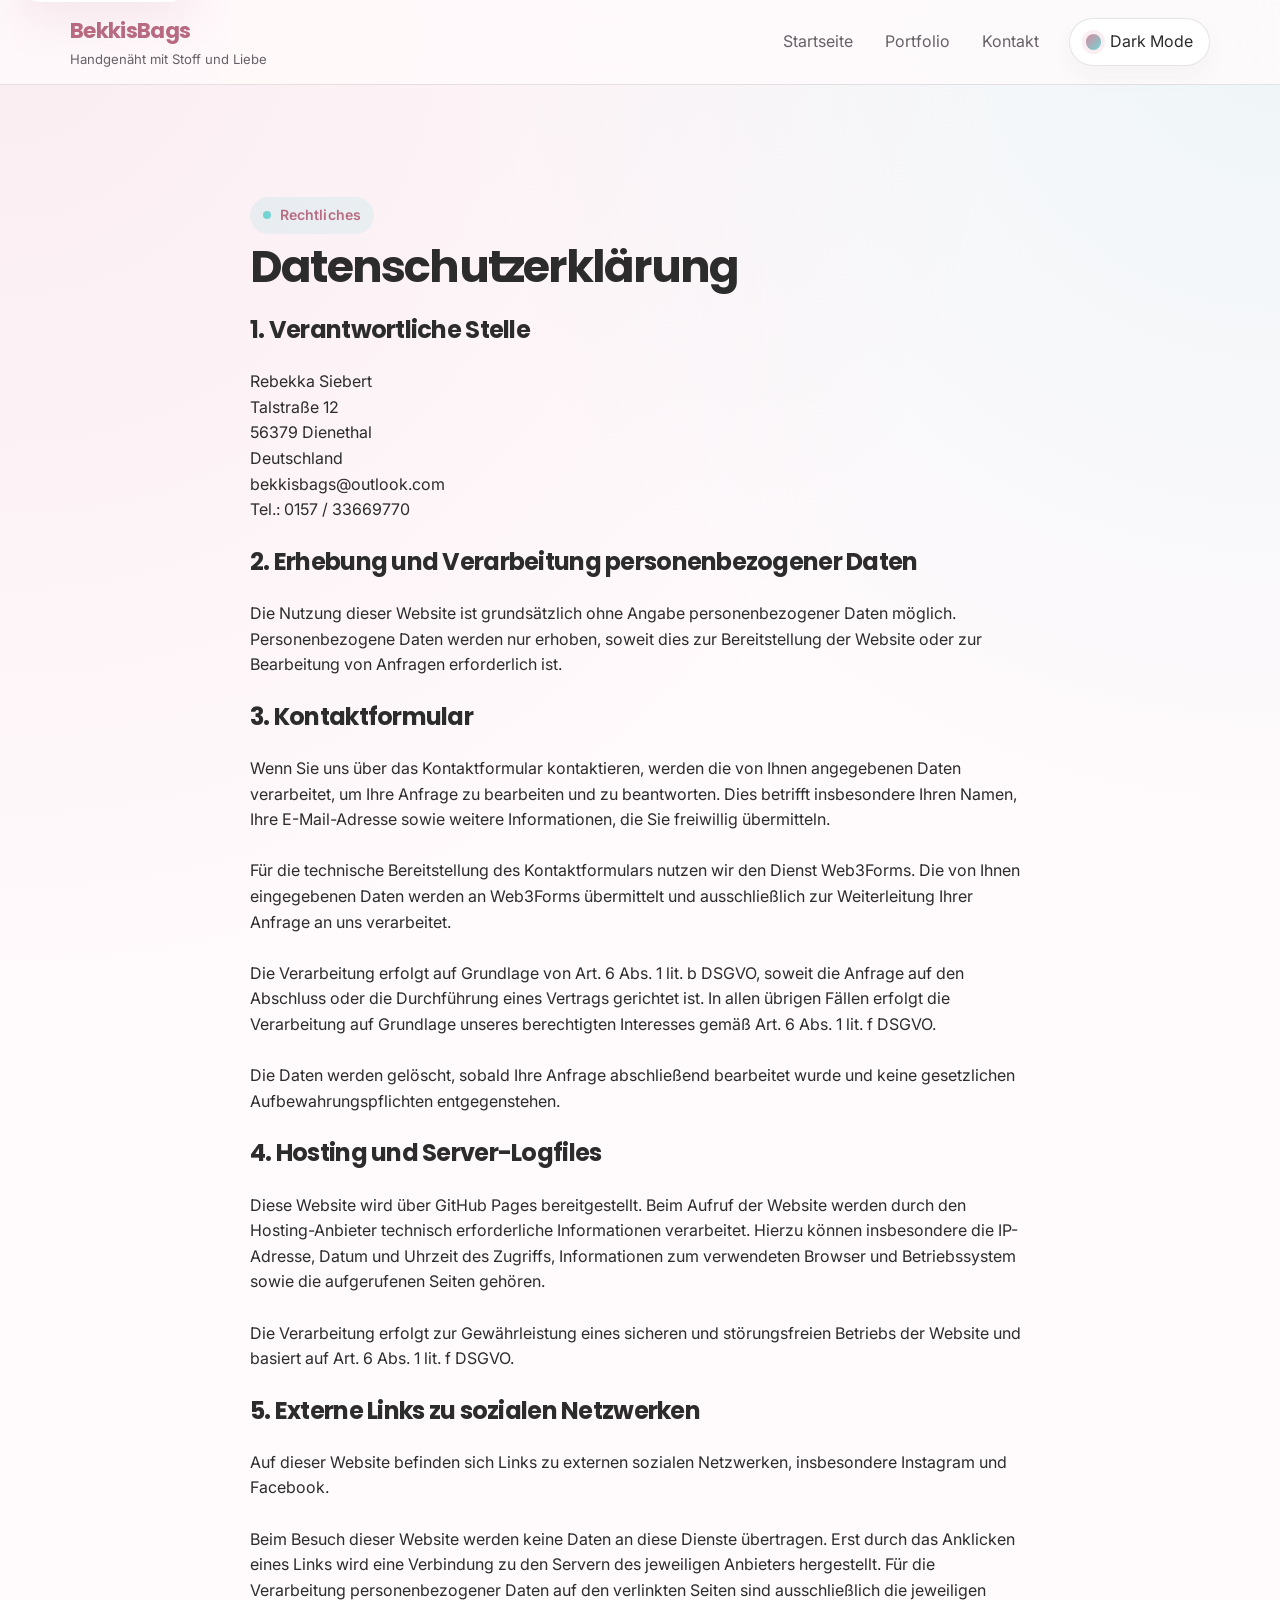
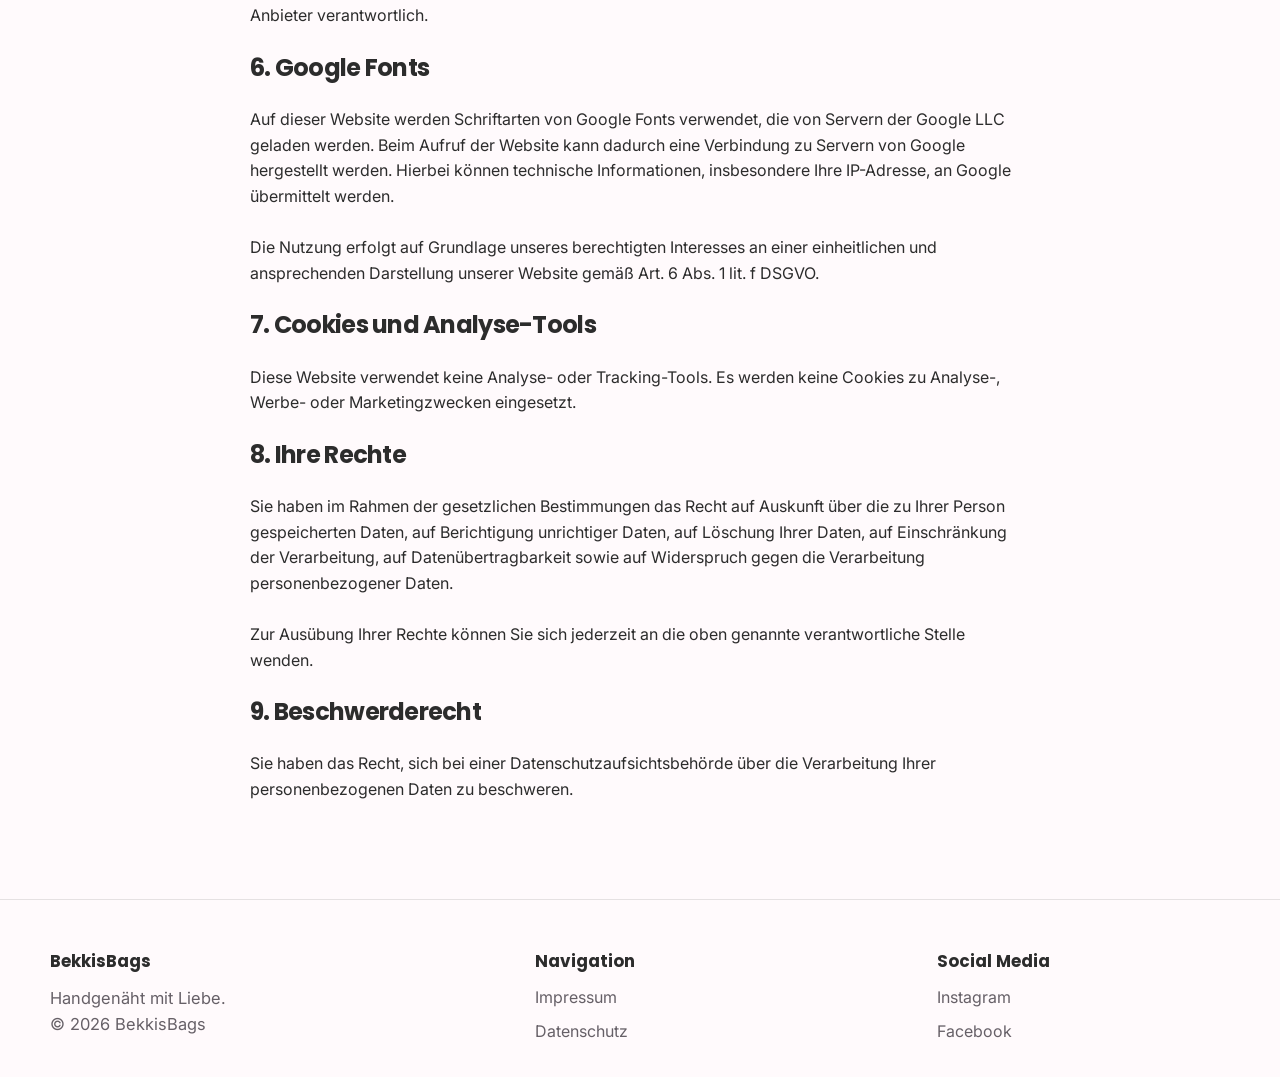
==== datenschutz.html @ 292ce3d6 "Add files via upload" ====
<!doctype html>
<html lang="de">
<head>
  <meta charset="utf-8">
  <meta name="viewport" content="width=device-width, initial-scale=1">
  <title>Datenschutz</title>
  <meta name="description" content="Datenschutzerklärung-Template für BekkisBags mit Hinweisen zu Web3Forms, Instagram, Facebook und GitHub Pages.">
  <meta name="keywords" content="BekkisBags, Datenschutz, Web3Forms, GitHub Pages, Instagram, Facebook">
  <meta name="theme-color" content="#d68aa0">
  <meta property="og:title" content="Datenschutz">
  <meta property="og:description" content="Datenschutzerklärung-Template für BekkisBags.">
  <meta property="og:image" content="assets/images/og-image.svg">
  <meta name="twitter:card" content="summary_large_image">
  <link rel="icon" href="assets/favicon/favicon.svg" type="image/svg+xml">
  <link rel="preconnect" href="https://fonts.googleapis.com">
  <link rel="preconnect" href="https://fonts.gstatic.com" crossorigin>
  <link href="https://fonts.googleapis.com/css2?family=Inter:wght@400;500;600;700&family=Poppins:wght@500;600;700&display=swap" rel="stylesheet">
  <link rel="stylesheet" href="css/style.css">
  <link rel="stylesheet" href="css/darkmode.css">
  <script src="js/main.js" defer></script>
  <script src="js/darkmode.js" defer></script>
</head>
<body>
  <a class="skip-link" href="#inhalt">Zum Inhalt springen</a>
  <header class="site-header">
    <div class="header-inner">
      <a class="brand" href="index.html" aria-label="BekkisBags Startseite">
        <span class="brand__name">BekkisBags</span>
        <span class="brand__tagline">Handgenäht mit Stoff und Liebe</span>
      </a>
      <div class="header-spacer"></div>
      <button class="nav-toggle" type="button" data-nav-toggle aria-expanded="false" aria-controls="site-nav">
        <span class="nav-toggle__bars" aria-hidden="true"><span></span><span></span><span></span></span>
        <span>Menü</span>
      </button>
      <nav id="site-nav" class="site-nav" data-site-nav aria-label="Hauptnavigation">
        <ul class="site-nav__list">
          <li><a class="nav-link" href="index.html">Startseite</a></li>
          <li><a class="nav-link" href="portfolio.html">Portfolio</a></li>
          <li><a class="nav-link" href="kontakt.html">Kontakt</a></li>
        </ul>
      </nav>
      <button class="theme-toggle" type="button" data-theme-toggle aria-pressed="false">
        <span class="theme-toggle__dot" aria-hidden="true"></span>
        <span class="theme-toggle__label" data-theme-label>Dark Mode</span>
      </button>
    </div>
  </header>

  <main id="inhalt" class="site-main legal-page">
    <section class="section">
      <div class="container prose">
        <span class="eyebrow">Rechtliches</span>
        <h1 class="section__title">Datenschutzerklärung</h1>

        <h2>1. Verantwortliche Stelle</h2>
        <p>
          Rebekka Siebert<br>
          Talstraße 12<br>
          56379 Dienethal<br>
          Deutschland<br>
          bekkisbags@outlook.com<br>
          Tel.: 0157 / 33669770
        </p>

        <h2>2. Erhebung und Verarbeitung personenbezogener Daten</h2>
        <p>
          Die Nutzung dieser Website ist grundsätzlich ohne Angabe personenbezogener Daten möglich. 
          Personenbezogene Daten werden nur erhoben, soweit dies zur Bereitstellung der Website oder zur Bearbeitung von Anfragen erforderlich ist.
        </p>

        <h2>3. Kontaktformular</h2>
        <p>
          Wenn Sie uns über das Kontaktformular kontaktieren, werden die von Ihnen angegebenen Daten verarbeitet, um Ihre Anfrage zu bearbeiten und zu beantworten. 
          Dies betrifft insbesondere Ihren Namen, Ihre E-Mail-Adresse sowie weitere Informationen, die Sie freiwillig übermitteln.<br><br>
          Für die technische Bereitstellung des Kontaktformulars nutzen wir den Dienst Web3Forms. Die von Ihnen eingegebenen Daten werden an Web3Forms übermittelt und 
          ausschließlich zur Weiterleitung Ihrer Anfrage an uns verarbeitet.<br><br>
          Die Verarbeitung erfolgt auf Grundlage von Art. 6 Abs. 1 lit. b DSGVO, soweit die Anfrage auf den Abschluss oder die Durchführung eines Vertrags gerichtet ist. 
          In allen übrigen Fällen erfolgt die Verarbeitung auf Grundlage unseres berechtigten Interesses gemäß Art. 6 Abs. 1 lit. f DSGVO.<br><br>
          Die Daten werden gelöscht, sobald Ihre Anfrage abschließend bearbeitet wurde und keine gesetzlichen Aufbewahrungspflichten entgegenstehen.
        </p>
        
        <h2>4. Hosting und Server-Logfiles</h2>
        <p>
          Diese Website wird über GitHub Pages bereitgestellt. Beim Aufruf der Website werden durch den Hosting-Anbieter technisch erforderliche Informationen verarbeitet. 
          Hierzu können insbesondere die IP-Adresse, Datum und Uhrzeit des Zugriffs, Informationen zum verwendeten Browser und Betriebssystem sowie die aufgerufenen Seiten gehören.<br><br>
          Die Verarbeitung erfolgt zur Gewährleistung eines sicheren und störungsfreien Betriebs der Website und basiert auf Art. 6 Abs. 1 lit. f DSGVO.
        </p>

        <h2>5. Externe Links zu sozialen Netzwerken</h2>
        <p>
          Auf dieser Website befinden sich Links zu externen sozialen Netzwerken, insbesondere Instagram und Facebook.<br><br>
          Beim Besuch dieser Website werden keine Daten an diese Dienste übertragen. Erst durch das Anklicken eines Links wird eine Verbindung 
          zu den Servern des jeweiligen Anbieters hergestellt. Für die Verarbeitung personenbezogener Daten auf den verlinkten Seiten sind ausschließlich 
          die jeweiligen Anbieter verantwortlich.
        </p>

        <h2>6. Google Fonts</h2>
        <p>
          Auf dieser Website werden Schriftarten von Google Fonts verwendet, die von Servern der Google LLC geladen werden. Beim Aufruf der Website kann dadurch eine Verbindung 
          zu Servern von Google hergestellt werden. Hierbei können technische Informationen, insbesondere Ihre IP-Adresse, an Google übermittelt werden.<br><br>
          Die Nutzung erfolgt auf Grundlage unseres berechtigten Interesses an einer einheitlichen und ansprechenden 
          Darstellung unserer Website gemäß Art. 6 Abs. 1 lit. f DSGVO.
        </p>

        <h2>7. Cookies und Analyse-Tools</h2>
        <p>
          Diese Website verwendet keine Analyse- oder Tracking-Tools. Es werden keine Cookies zu Analyse-, Werbe- oder Marketingzwecken eingesetzt.
        </p>

        <h2>8. Ihre Rechte</h2>
        <p>
          Sie haben im Rahmen der gesetzlichen Bestimmungen das Recht auf Auskunft über die zu Ihrer Person gespeicherten Daten, auf Berichtigung unrichtiger Daten, 
          auf Löschung Ihrer Daten, auf Einschränkung der Verarbeitung, auf Datenübertragbarkeit sowie auf Widerspruch gegen die Verarbeitung personenbezogener Daten.<br><br>
          Zur Ausübung Ihrer Rechte können Sie sich jederzeit an die oben genannte verantwortliche Stelle wenden.
        </p>
        
        <h2>9. Beschwerderecht</h2>
        <p>
          Sie haben das Recht, sich bei einer Datenschutzaufsichtsbehörde über die Verarbeitung Ihrer personenbezogenen Daten zu beschweren.
        </p>

      </div>
    </section>
  </main>

  <footer class="site-footer">
    <div class="footer-inner">
      <div>
        <h2 class="footer-title">BekkisBags</h2>
        <p class="section__intro">
          Handgenäht mit Liebe.
        </p>
        <p class="section__intro">
          © 2026 BekkisBags
        </p>
      </div>

      <div>
        <h2 class="footer-title">Navigation</h2>
        <ul class="footer-nav">
          <li><a href="impressum.html">Impressum</a></li>
          <li><a href="datenschutz.html">Datenschutz</a></li>
        </ul>
      </div>

      <div>
        <h2 class="footer-title">Social Media</h2>
        <ul class="social-list">
          <li><a href="https://www.instagram.com/bekkisbags/" target="_blank" rel="noopener noreferrer">Instagram</a></li>
          <li><a href="https://www.facebook.com/profile.php?id=61571619514822" target="_blank" rel="noopener noreferrer">Facebook</a></li>
        </ul>
      </div>
    </div>
  </footer>
</body>
</html>
---- css/style.css ----
/* ==========================================================================
   BekkisBags - Grundlayout und Komponenten
   --------------------------------------------------------------------------
   Diese Datei enthält die komplette helle Basis der Website:
   - Farben und Typografie
   - Header, Navigation und Footer
   - Hero, Karten, Formulare und Galerie
   - Responsive Layout für Mobile, Tablet und Desktop
   ========================================================================== */

:root {
  --primary: #d68aa0;
  --primary-dark: #b86b82;
  --accent: #74d4d4;
  --background: #fffafc;
  --surface: #ffffff;
  --surface-alt: #fff3f7;
  --text: #2c2c2c;
  --muted: #666067;
  --border: rgba(44, 44, 44, 0.12);
  --shadow: 0 18px 45px rgba(182, 107, 130, 0.12);
  --radius-xl: 32px;
  --radius-lg: 24px;
  --radius-md: 18px;
  --radius-sm: 12px;
  --container: 1180px;
  --transition: 200ms ease;
  --header-height: 84px;
  color-scheme: light;
}

html {
  scroll-behavior: smooth;
}

*,
*::before,
*::after {
  box-sizing: border-box;
}

body {
  margin: 0;
  min-height: 100vh;
  font-family: "Inter", system-ui, -apple-system, BlinkMacSystemFont, "Segoe UI", sans-serif;
  background:
    radial-gradient(circle at top left, rgba(214, 138, 160, 0.12), transparent 34%),
    radial-gradient(circle at top right, rgba(116, 212, 212, 0.12), transparent 28%),
    var(--background);
  color: var(--text);
  line-height: 1.6;
  text-rendering: optimizeLegibility;
  -webkit-font-smoothing: antialiased;
}

img,
svg {
  max-width: 100%;
  display: block;
}

a {
  color: inherit;
  text-decoration: none;
}

button,
input,
textarea,
select {
  font: inherit;
}

button {
  cursor: pointer;
}

::selection {
  background: rgba(214, 138, 160, 0.22);
}

.skip-link {
  position: absolute;
  left: 1rem;
  top: -3rem;
  z-index: 1000;
  padding: 0.75rem 1rem;
  border-radius: 999px;
  background: var(--surface);
  box-shadow: var(--shadow);
  transition: top var(--transition);
}

.skip-link:focus {
  top: 1rem;
}

.site-header {
  position: sticky;
  top: 0;
  z-index: 900;
  backdrop-filter: blur(16px);
  background: color-mix(in srgb, var(--background) 82%, transparent);
  border-bottom: 1px solid var(--border);
}

body.page-home .site-header {
  background: color-mix(in srgb, var(--background) 58%, transparent);
}

.header-inner {
  max-width: var(--container);
  min-height: var(--header-height);
  margin: 0 auto;
  padding: 0 1.25rem;
  display: flex;
  align-items: center;
  gap: 1rem;
}

.brand {
  display: inline-flex;
  flex-direction: column;
  justify-content: center;
  gap: 0.05rem;
  min-width: 0;
}

.brand__name {
  font-family: "Poppins", sans-serif;
  font-size: 1.35rem;
  font-weight: 700;
  letter-spacing: -0.03em;
  color: var(--primary-dark);
}

.brand__tagline {
  font-size: 0.82rem;
  color: var(--muted);
}

.header-spacer {
  flex: 1;
}

.nav-toggle,
.theme-toggle {
  border: 1px solid var(--border);
  background: var(--surface);
  color: var(--text);
  border-radius: 999px;
  min-height: 48px;
  padding: 0 1rem;
  transition:
    transform var(--transition),
    border-color var(--transition),
    background-color var(--transition),
    color var(--transition);
  box-shadow: 0 10px 24px rgba(44, 44, 44, 0.04);
}

.nav-toggle:hover,
.theme-toggle:hover,
.nav-link:hover,
.button:hover,
.category-card:hover,
.gallery-card:hover {
  transform: translateY(-1px);
}

.nav-toggle {
  display: none;
  align-items: center;
  gap: 0.6rem;
}

.nav-toggle__bars {
  width: 18px;
  height: 12px;
  position: relative;
}

.nav-toggle__bars span {
  position: absolute;
  left: 0;
  right: 0;
  height: 2px;
  border-radius: 99px;
  background: currentColor;
  transition: transform var(--transition), top var(--transition), opacity var(--transition);
}

.nav-toggle__bars span:nth-child(1) { top: 0; }
.nav-toggle__bars span:nth-child(2) { top: 5px; }
.nav-toggle__bars span:nth-child(3) { top: 10px; }

.nav-toggle[aria-expanded="true"] .nav-toggle__bars span:nth-child(1) {
  top: 5px;
  transform: rotate(45deg);
}

.nav-toggle[aria-expanded="true"] .nav-toggle__bars span:nth-child(2) {
  opacity: 0;
}

.nav-toggle[aria-expanded="true"] .nav-toggle__bars span:nth-child(3) {
  top: 5px;
  transform: rotate(-45deg);
}

.site-nav {
  display: flex;
  align-items: center;
  gap: 0.4rem;
}

.site-nav__list {
  display: flex;
  align-items: center;
  gap: 0.2rem;
  list-style: none;
  margin: 0;
  padding: 0;
}

.nav-link {
  display: inline-flex;
  align-items: center;
  min-height: 48px;
  padding: 0 0.9rem;
  border-radius: 999px;
  color: var(--muted);
  transition:
    transform var(--transition),
    color var(--transition),
    background-color var(--transition);
}

.nav-link:hover,
.nav-link[aria-current="page"] {
  color: var(--text);
  background: rgba(214, 138, 160, 0.12);
}

.theme-toggle {
  display: inline-flex;
  align-items: center;
  gap: 0.55rem;
  white-space: nowrap;
}

.theme-toggle__dot {
  width: 0.95rem;
  height: 0.95rem;
  border-radius: 50%;
  background: linear-gradient(135deg, var(--primary), var(--accent));
  box-shadow: 0 0 0 4px rgba(214, 138, 160, 0.14);
}

.site-main {
  width: 100%;
}

.section {
  padding: 5rem 1.25rem;
}

.section--soft {
  background: linear-gradient(180deg, transparent, rgba(214, 138, 160, 0.04), transparent);
}

.container {
  max-width: var(--container);
  margin: 0 auto;
}

.eyebrow {
  display: inline-flex;
  align-items: center;
  gap: 0.55rem;
  padding: 0.45rem 0.8rem;
  border-radius: 999px;
  background: rgba(116, 212, 212, 0.14);
  color: var(--primary-dark);
  font-size: 0.88rem;
  font-weight: 600;
  letter-spacing: 0.01em;
}

.eyebrow::before {
  content: "";
  width: 0.5rem;
  height: 0.5rem;
  border-radius: 50%;
  background: var(--accent);
}

.hero {
  position: relative;
  min-height: 95vh;
  z-index: 0;
  margin-top: calc(var(--header-height) * -1);
  padding-top: calc(var(--header-height) + 3rem);
  padding-bottom: 5rem;
  overflow: hidden;
  background-image:
    linear-gradient(
      90deg,
      rgba(255, 250, 252, 0.50) 0%,
      rgba(255, 250, 252, 0.40) 34%,
      rgba(255, 250, 252, 0.30) 64%,
      rgba(255, 250, 252, 0.10) 100%
    ),
    url("../assets/images/hero/hero.webp");
  background-size: cover;
  background-position: center right;
  background-repeat: no-repeat;
  isolation: isolate;
}

.hero__grid {
  display: grid;
  grid-template-columns: minmax(0, 1fr);
  align-items: center;
}

.hero__content {
  position: relative;
  z-index: 1;
  max-width: 42rem;
  margin-top: 8rem;
}

.hero__brand {
  display: inline-flex;
  margin-bottom: 0.5rem;
  font-family: "Poppins", sans-serif;
  font-size: 0.94rem;
  font-weight: 700;
  letter-spacing: 0.18em;
  text-transform: uppercase;
  color: var(--primary-dark);
}

.hero__title {
  margin: 0.4rem 0 1rem;
  font-family: "Poppins", sans-serif;
  font-size: clamp(2.2rem, 5vw, 4.2rem);
  line-height: 1.02;
  letter-spacing: -0.05em;
  max-width: 12ch;
}

.hero__text {
  margin: 0;
  max-width: 40rem;
  color: var(--text);
  font-size: 1.05rem;
}

.hero__actions {
  display: flex;
  flex-wrap: wrap;
  gap: 0.8rem;
  margin-top: 1.6rem;
}

.button {
  display: inline-flex;
  align-items: center;
  justify-content: center;
  gap: 0.55rem;
  min-height: 50px;
  padding: 0.8rem 1.35rem;
  border-radius: 999px;
  border: 1px solid transparent;
  transition:
    transform var(--transition),
    background-color var(--transition),
    color var(--transition),
    border-color var(--transition);
}

.button--primary {
  background: linear-gradient(135deg, var(--primary), var(--primary-dark));
  color: #fff;
  box-shadow: 0 16px 34px rgba(182, 107, 130, 0.22);
}

.button--ghost {
  background: var(--surface);
  border-color: var(--border);
  color: var(--text);
}

.home-actions {
  display: flex;
  flex-wrap: wrap;
  gap: 0.8rem;
  margin-top: 1.8rem;
}

.hero::after {
  content: "";
  position: absolute;
  left: 0;
  right: 0;
  bottom: -1px;
  height: clamp(6rem, 14vw, 12rem);
  background: linear-gradient(180deg, rgba(255, 250, 252, 0) 0%, var(--background) 100%);
  pointer-events: none;
  z-index: 0;
  height: 4rem;
}

.section__heading {
  max-width: 48rem;
  margin-bottom: 2rem;
}

.section__title {
  margin: 0.55rem 0 0.8rem;
  font-family: "Poppins", sans-serif;
  font-size: clamp(1.8rem, 3.5vw, 2.8rem);
  line-height: 1.08;
  letter-spacing: -0.04em;
}

.section__intro {
  margin: 0;
  color: var(--muted);
  font-size: 1.03rem;
}

.section__subtitle {
  margin: 0;
  font-family: "Poppins", sans-serif;
  font-size: 1.6rem;
  letter-spacing: -0.03em;
}

.about-grid,
.category-grid,
.contact-grid {
  display: grid;
  gap: 1.2rem;
}

.about-grid {
  grid-template-columns: 1.2fr 0.8fr;
}

.panel {
  padding: 1.5rem;
  border-radius: var(--radius-lg);
  background: var(--surface);
  border: 1px solid var(--border);
  box-shadow: var(--shadow);
}

.bullet-list {
  list-style: none;
  margin: 1rem 0 0;
  padding: 0;
  display: grid;
  gap: 0.85rem;
}

.bullet-list li {
  display: flex;
  gap: 0.75rem;
  align-items: flex-start;
}

.bullet-list li::before {
  content: "";
  width: 0.75rem;
  height: 0.75rem;
  margin-top: 0.35rem;
  border-radius: 50%;
  background: linear-gradient(135deg, var(--primary), var(--accent));
  flex: 0 0 auto;
}

.stat-grid {
  display: grid;
  grid-template-columns: repeat(2, minmax(0, 1fr));
  gap: 0.9rem;
}

.stat {
  padding: 1.05rem;
  border-radius: 18px;
  background: var(--surface-alt);
}

.stat__value {
  display: block;
  font-family: "Poppins", sans-serif;
  font-size: 1.6rem;
  color: var(--primary-dark);
  line-height: 1;
}

.stat__label {
  display: block;
  margin-top: 0.35rem;
  color: var(--muted);
}

.category-grid {
  grid-template-columns: repeat(5, minmax(0, 1fr));
}

.category-card {
  display: flex;
  flex-direction: column;
  overflow: hidden;
  border-radius: var(--radius-lg);
  background: var(--surface);
  border: 1px solid var(--border);
  box-shadow: var(--shadow);
  min-height: 100%;
  transition:
    transform var(--transition),
    box-shadow var(--transition);
}

.category-card__media {
  aspect-ratio: 4 / 5;
  background: linear-gradient(135deg, rgba(214, 138, 160, 0.12), rgba(116, 212, 212, 0.12));
}

.category-card__media img {
  width: 100%;
  height: 100%;
  object-fit: cover;
}

.category-card__body {
  padding: 1rem 1rem 1.15rem;
}

.category-card__title {
  margin: 0 0 0.35rem;
  font-family: "Poppins", sans-serif;
  font-size: 1.1rem;
}

.category-card__text {
  margin: 0;
  color: var(--muted);
  font-size: 0.96rem;
}

.markets-grid {
  display: grid;
  grid-template-columns: repeat(3, minmax(0, 1fr));
  gap: 1rem;
}

.market-card {
  padding: 1.2rem;
  border-radius: var(--radius-lg);
  background: var(--surface);
  border: 1px solid var(--border);
  box-shadow: var(--shadow);
}

.market-card__date {
  display: inline-flex;
  margin-bottom: 0.7rem;
  padding: 0.4rem 0.72rem;
  border-radius: 999px;
  background: rgba(116, 212, 212, 0.14);
  color: var(--primary-dark);
  font-size: 0.88rem;
  font-weight: 600;
}

.market-card__title {
  margin: 0 0 0.35rem;
  font-family: "Poppins", sans-serif;
  font-size: 1.1rem;
}

.market-card__meta {
  margin: 0;
  color: var(--muted);
}

.empty-state {
  padding: 1.3rem 1.5rem;
  border-radius: var(--radius-lg);
  background: var(--surface-alt);
  border: 1px dashed rgba(214, 138, 160, 0.45);
  color: var(--muted);
}

.gallery-wrap {
  display: grid;
  gap: 1rem;
}

.portfolio-filters {
  display: flex;
  flex-wrap: wrap;
  gap: 0.7rem;
  margin-bottom: 1.5rem;
}

.filter-button {
  min-height: 44px;
  padding: 0.68rem 1.05rem;
  border-radius: 999px;
  border: 1px solid var(--border);
  background: var(--surface);
  color: var(--muted);
  transition:
    transform var(--transition),
    background-color var(--transition),
    color var(--transition),
    border-color var(--transition),
    box-shadow var(--transition);
}

.filter-button:hover {
  transform: translateY(-1px);
  color: var(--text);
  border-color: rgba(214, 138, 160, 0.35);
  box-shadow: 0 12px 24px rgba(44, 44, 44, 0.05);
}

.filter-button.is-active {
  background: linear-gradient(135deg, var(--primary), var(--primary-dark));
  color: #fff;
  border-color: transparent;
  box-shadow: 0 16px 34px rgba(182, 107, 130, 0.22);
}

.gallery-grid {
  column-count: 3;
  column-gap: 1rem;
}

.gallery-card {
  display: inline-flex;
  width: 100%;
  margin: 0 0 1rem;
  padding: 0;
  border: 0;
  background: transparent;
  text-align: left;
  break-inside: avoid;
  overflow: hidden;
  border-radius: var(--radius-lg);
  box-shadow: var(--shadow);
}

.gallery-card__figure {
  margin: 0;
  background: var(--surface);
  border: 1px solid var(--border);
  border-radius: inherit;
  overflow: hidden;
}

.gallery-card__figure img {
  width: 100%;
  height: auto;
}

.gallery-card__caption {
  padding: 0.85rem 1rem 1rem;
}

.gallery-card__caption strong {
  display: block;
  margin-bottom: 0.2rem;
  font-family: "Poppins", sans-serif;
}

.gallery-card__caption span {
  color: var(--muted);
  font-size: 0.92rem;
}

.gallery-tools {
  display: flex;
  justify-content: space-between;
  gap: 1rem;
  align-items: flex-end;
}

.gallery-note {
  margin: 0;
  color: var(--muted);
  max-width: 52rem;
}

.gallery-note code {
  padding: 0.12rem 0.38rem;
  border-radius: 999px;
  background: rgba(214, 138, 160, 0.12);
}

.lightbox {
  position: fixed;
  inset: 0;
  z-index: 1200;
  display: none;
  place-items: center;
  padding: 1rem;
  background: rgba(15, 15, 15, 0.8);
}

.lightbox.is-open {
  display: grid;
}

.lightbox__dialog {
  width: min(1100px, 100%);
  max-height: 92vh;
  display: grid;
  gap: 0.8rem;
  color: #fff;
}

.lightbox__frame {
  position: relative;
  border-radius: 26px;
  overflow: hidden;
  background: #111;
  box-shadow: 0 30px 100px rgba(0, 0, 0, 0.38);
}

.lightbox__frame img {
  width: 100%;
  height: min(80vh, 960px);
  object-fit: contain;
  background: #111;
}

.lightbox__bar {
  display: flex;
  justify-content: space-between;
  gap: 0.75rem;
  align-items: center;
}

.lightbox__title {
  font-family: "Poppins", sans-serif;
  font-size: 1rem;
}

.lightbox__controls {
  display: flex;
  gap: 0.5rem;
}

.icon-button {
  min-width: 48px;
  min-height: 48px;
  border: 1px solid rgba(255, 255, 255, 0.18);
  color: #fff;
  background: rgba(255, 255, 255, 0.08);
  border-radius: 999px;
}

.contact-grid {
  grid-template-columns: 0.95fr 1.05fr;
  align-items: start;
}

.contact-list {
  list-style: none;
  padding: 0;
  margin: 1.2rem 0 0;
  display: grid;
  gap: 0.9rem;
}

.contact-list li {
  padding: 1rem 1.05rem;
  border-radius: 18px;
  background: var(--surface-alt);
}

.contact-list strong {
  display: block;
  margin-bottom: 0.2rem;
}

.form {
  display: grid;
  gap: 1rem;
}

.field {
  display: grid;
  gap: 0.45rem;
}

.field label {
  font-weight: 600;
}

.field input,
.field textarea {
  width: 100%;
  padding: 0.95rem 1rem;
  border-radius: 16px;
  border: 1px solid var(--border);
  background: var(--surface);
  color: var(--text);
  transition: border-color var(--transition), box-shadow var(--transition);
}

.field input:focus,
.field textarea:focus {
  outline: none;
  border-color: rgba(214, 138, 160, 0.65);
  box-shadow: 0 0 0 4px rgba(214, 138, 160, 0.12);
}

.field textarea {
  min-height: 180px;
  resize: vertical;
}

.form__meta {
  font-size: 0.92rem;
  color: var(--muted);
}

.form__message {
  display: none;
  padding: 0.95rem 1rem;
  border-radius: 16px;
  border: 1px solid transparent;
}

.form__message.is-visible {
  display: block;
}

.form__message--success {
  background: rgba(116, 212, 212, 0.14);
  border-color: rgba(116, 212, 212, 0.35);
  color: var(--text);
}

.form__message--error {
  background: rgba(214, 138, 160, 0.12);
  border-color: rgba(214, 138, 160, 0.35);
  color: var(--text);
}

.field__error {
  color: #b4003b;
  font-size: 0.92rem;
}

.form__actions {
  display: flex;
  flex-wrap: wrap;
  gap: 0.75rem;
  align-items: center;
}

.site-footer {
  padding: 3rem 1.25rem 2rem;
  border-top: 1px solid var(--border);
  background: color-mix(in srgb, var(--background) 92%, var(--surface));
}

.footer-inner {
  max-width: var(--container);
  margin: 0 auto;
  display: grid;
  grid-template-columns: 1.1fr 0.9fr 0.7fr;
  gap: 1.5rem;
  align-items: start;
}

.footer-title {
  margin: 0 0 0.65rem;
  font-family: "Poppins", sans-serif;
  font-size: 1.05rem;
}

.footer-nav,
.social-list {
  list-style: none;
  margin: 0;
  padding: 0;
  display: grid;
  gap: 0.55rem;
}

.footer-nav a,
.social-list a {
  color: var(--muted);
}

.footer-nav a:hover,
.social-list a:hover {
  color: var(--text);
}

.footer-copy {
  margin: 1.5rem auto 0;
  max-width: var(--container);
  color: var(--muted);
  font-size: 0.92rem;
}

.legal-page {
  padding-top: 2rem;
}

.prose {
  max-width: 78ch;
}

.prose h2,
.prose h3 {
  font-family: "Poppins", sans-serif;
  letter-spacing: -0.03em;
}

.prose p,
.prose li {
  color: var(--text);
}

.prose .note {
  padding: 1rem 1.1rem;
  border-radius: 16px;
  background: rgba(214, 138, 160, 0.08);
  border: 1px solid rgba(214, 138, 160, 0.16);
}

.hide-on-desktop {
  display: none;
}

@media (max-width: 1100px) {
  .about-grid,
  .contact-grid,
  .footer-inner {
    grid-template-columns: 1fr;
  }

  .category-grid {
    grid-template-columns: repeat(2, minmax(0, 1fr));
  }

  .markets-grid {
    grid-template-columns: repeat(2, minmax(0, 1fr));
  }
}

@media (max-width: 880px) {
  .nav-toggle {
    display: inline-flex;
  }

  .site-nav {
    position: absolute;
    top: calc(var(--header-height) - 0.4rem);
    right: 1.25rem;
    left: 1.25rem;
    display: none;
    flex-direction: column;
    align-items: stretch;
    gap: 0.75rem;
    padding: 0.9rem;
    border-radius: 24px;
    background: var(--surface);
    border: 1px solid var(--border);
    box-shadow: var(--shadow);
  }

  .site-nav.is-open {
    display: flex;
  }

  .site-nav__list {
    flex-direction: column;
    align-items: stretch;
  }

  .nav-link {
    justify-content: center;
  }

  .nav-link:hover {
    transform: none;
  }

  .theme-toggle {
    justify-content: center;
  }

  .stat-grid,
  .markets-grid,
  .category-grid {
    grid-template-columns: 1fr;
  }

  .gallery-grid {
    column-count: 2;
  }

  .gallery-tools {
    flex-direction: column;
    align-items: flex-start;
  }
}

@media (max-width: 640px) {
  :root {
    --header-height: 76px;
  .hero {
    background-position: 8% center;
        background-image:
      linear-gradient(
        rgba(184, 184, 184, 0.50),
        rgba(221, 221, 221, 0.50)
      ),
      url("../assets/images/hero/hero.webp");
  }
}

  .header-inner {
    padding-inline: 1rem;
  }

  .section {
    padding: 3.5rem 1rem;
  }

  .hero {
    padding-top: calc(var(--header-height) + 2.5rem);
    padding-bottom: 4rem;
    background-image:
      url("../assets/images/hero/hero.webp");
  }

  .brand__tagline {
    display: none;
  }

  .hero__title {
    font-size: clamp(2.2rem, 12vw, 3.2rem);
  }

  .gallery-grid {
    column-count: 1;
  }

  .portfolio-filters {
    gap: 0.55rem;
  }

  .filter-button {
    flex: 1 1 calc(50% - 0.55rem);
    justify-content: center;
  }

  .lightbox__bar {
    align-items: flex-start;
    flex-direction: column;
  }

  .lightbox__frame img {
    height: auto;
  }

  .theme-toggle__label {
    display: none;
  }

  .hide-on-mobile {
    display: none;
  }
}
---- css/darkmode.css ----
/* ==========================================================================
   BekkisBags - Dark Mode
   --------------------------------------------------------------------------
   Diese Datei überschreibt nur die Farbvariablen und wenige Detailwerte,
   damit der dunkle Modus leicht verständlich und gut wartbar bleibt.
   ========================================================================== */

html[data-theme="dark"] {
  color-scheme: dark;
  --background: #181818;
  --surface: #242424;
  --surface-alt: #2b2b2b;
  --text: #f5f5f5;
  --muted: #c9c2c6;
  --border: rgba(245, 245, 245, 0.1);
  --shadow: 0 18px 45px rgba(0, 0, 0, 0.34);
}

html[data-theme="dark"] body {
  background:
    radial-gradient(circle at top left, rgba(214, 138, 160, 0.12), transparent 34%),
    radial-gradient(circle at top right, rgba(116, 212, 212, 0.1), transparent 28%),
    var(--background);
}

html[data-theme="dark"] .site-header,
html[data-theme="dark"] .site-footer {
  background: color-mix(in srgb, var(--background) 85%, #000);
}

html[data-theme="dark"] body.page-home .site-header {
  background: color-mix(in srgb, var(--background) 62%, #000);
}

html[data-theme="dark"] .nav-link[aria-current="page"],
html[data-theme="dark"] .nav-link:hover {
  background: rgba(214, 138, 160, 0.18);
}

html[data-theme="dark"] .info-card,
html[data-theme="dark"] .panel,
html[data-theme="dark"] .market-card,
html[data-theme="dark"] .category-card,
html[data-theme="dark"] .gallery-card__figure,
html[data-theme="dark"] .contact-list li,
html[data-theme="dark"] .field input,
html[data-theme="dark"] .field textarea {
  background: var(--surface);
}

html[data-theme="dark"] .empty-state,
html[data-theme="dark"] .note {
  background: rgba(214, 138, 160, 0.08);
}

html[data-theme="dark"] .button--ghost {
  background: var(--surface);
  color: var(--text);
}

html[data-theme="dark"] .hero {
  background-image:
    linear-gradient(
      90deg,
      rgba(24, 24, 24, 0.94) 0%,
      rgba(24, 24, 24, 0.88) 34%,
      rgba(24, 24, 24, 0.54) 64%,
      rgba(24, 24, 24, 0.2) 100%
    ),
    url("../assets/images/hero/hero.webp");
}

@media (max-width: 640px) {
  html[data-theme="dark"] .hero {
    background-image:
      linear-gradient(
        90deg,
        rgba(24, 24, 24, 0.96) 0%,
        rgba(24, 24, 24, 0.9) 50%,
        rgba(24, 24, 24, 0.68) 100%
      ),
      url("../assets/images/hero/hero.webp");
  }
}
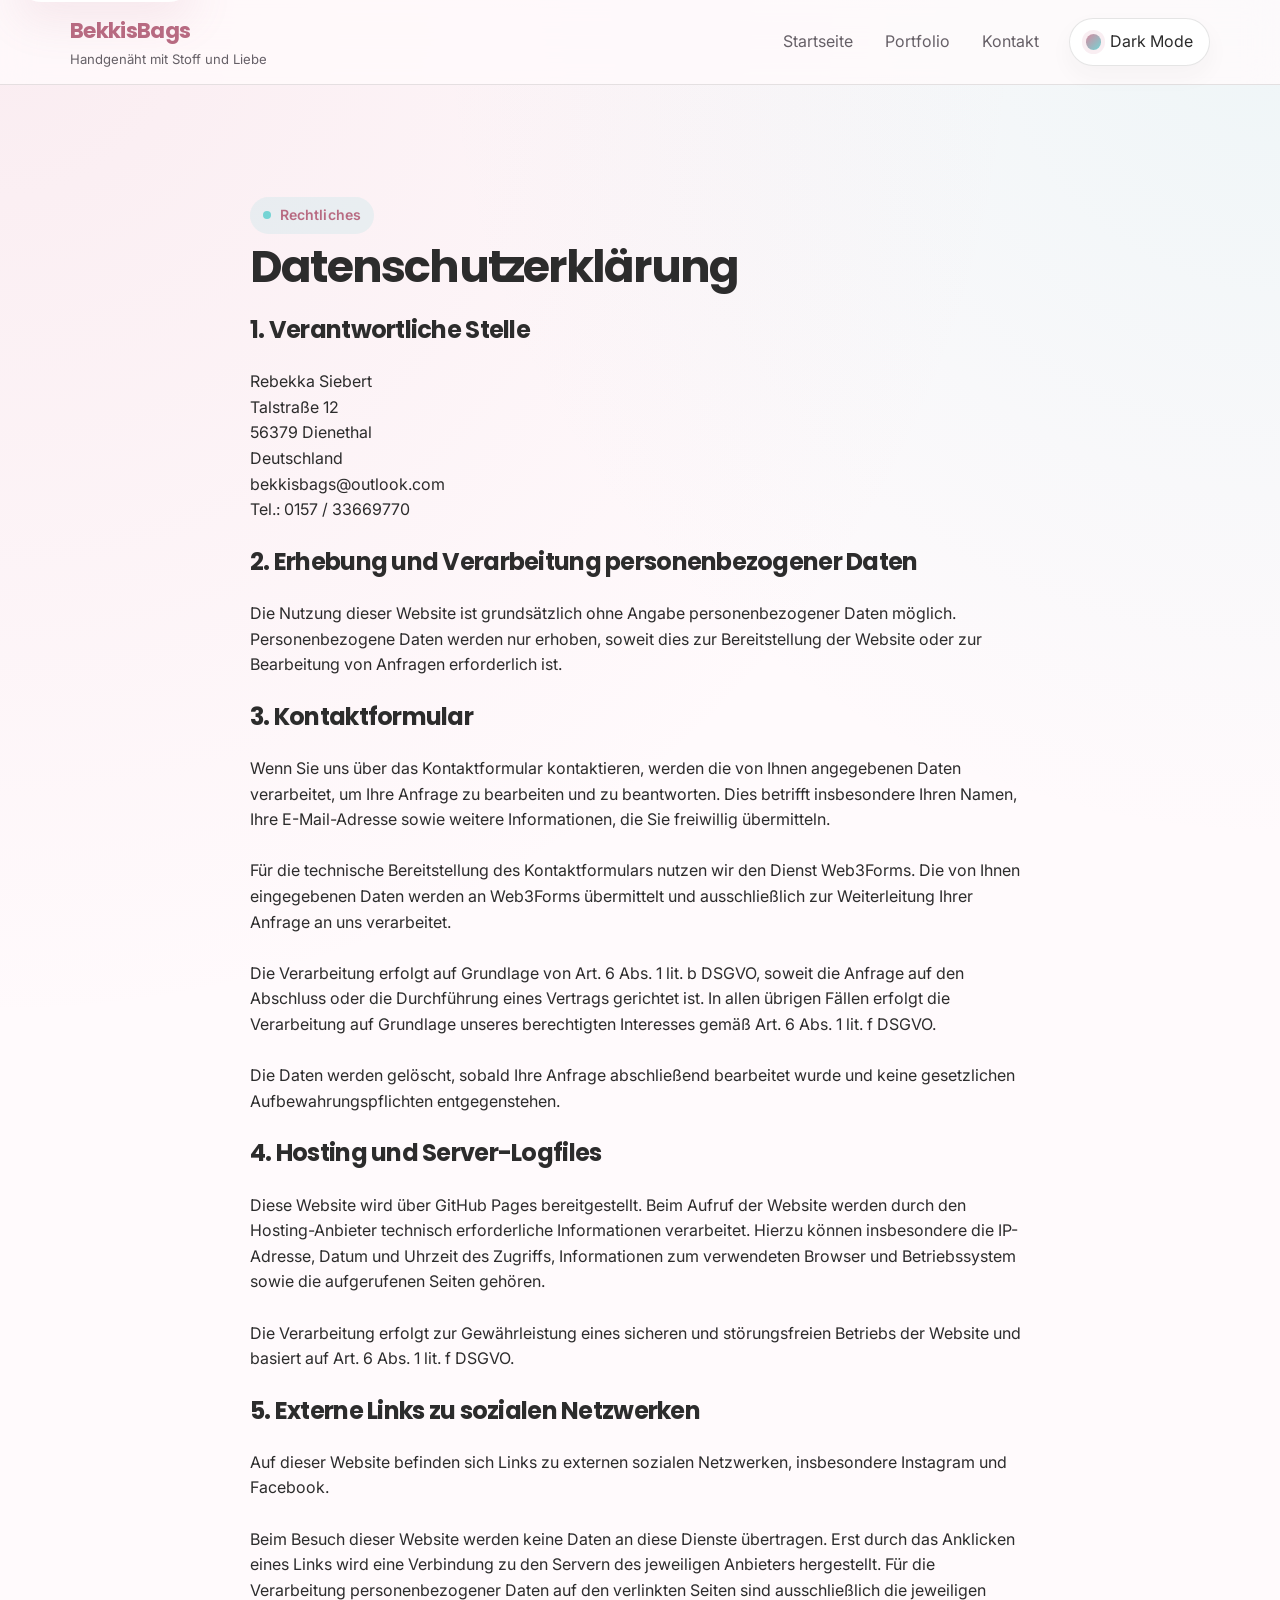
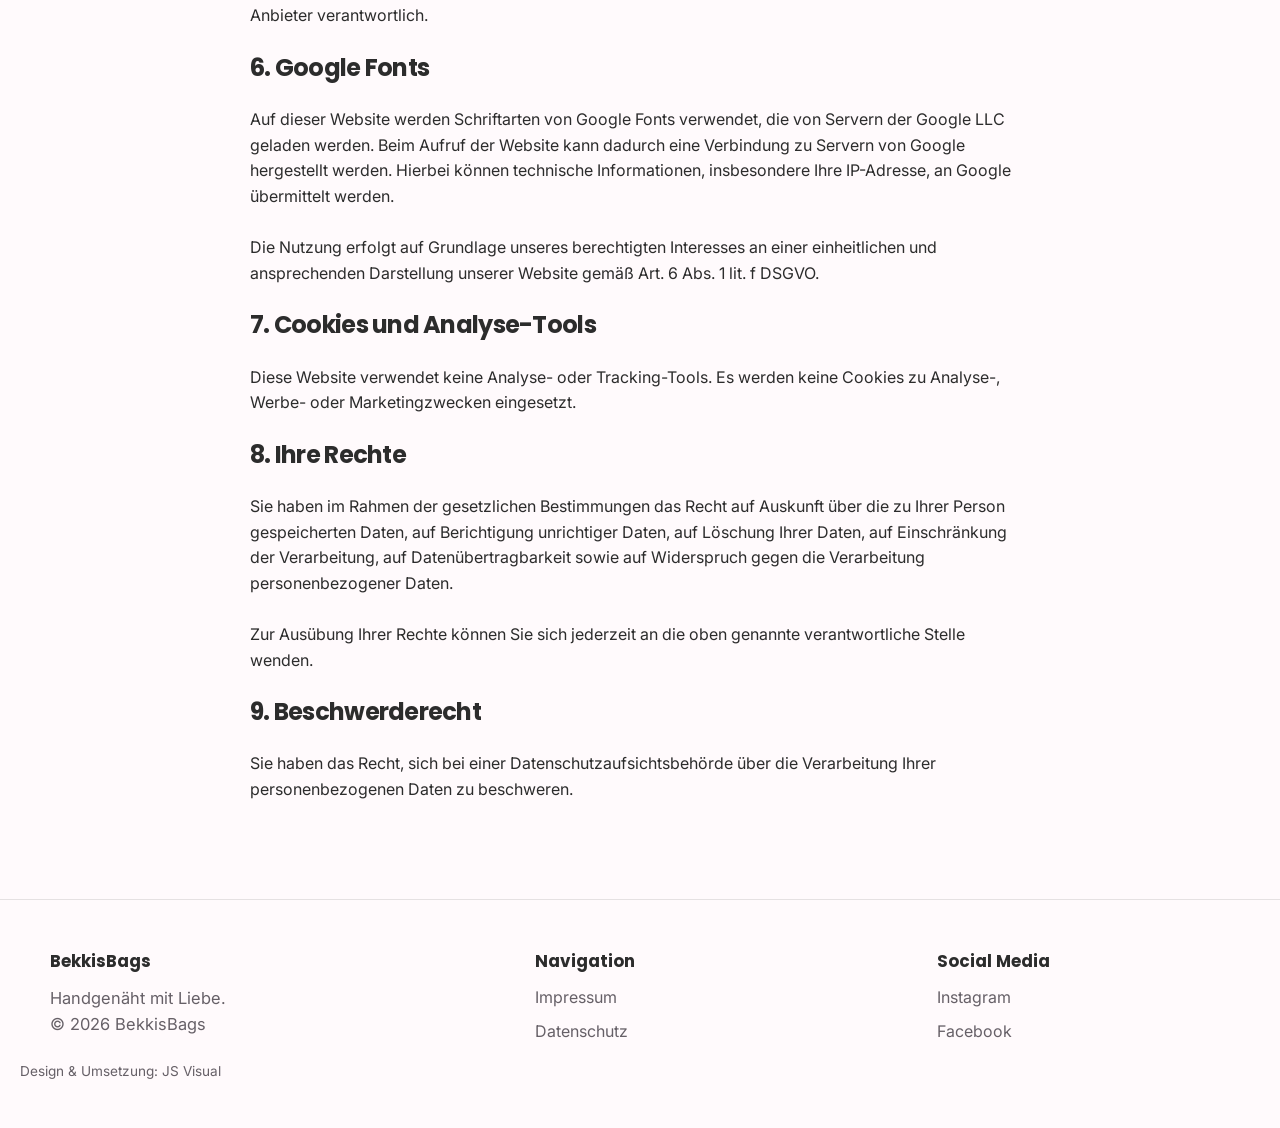
==== commit f1aead74: "Update datenschutz.html" ====
--- a/datenschutz.html
+++ b/datenschutz.html
@@ -152,6 +152,9 @@
         </ul>
       </div>
     </div>
+    <p class="footer-credit">
+  Design & Umsetzung: <a href="https://deine-webseite.de" target="_blank" rel="noopener">JS Visual</a>
+</p>
   </footer>
 </body>
 </html>
--- a/css/style.css
+++ b/css/style.css
@@ -1,13 +1,3 @@
-/* ==========================================================================
-   BekkisBags - Grundlayout und Komponenten
-   --------------------------------------------------------------------------
-   Diese Datei enthält die komplette helle Basis der Website:
-   - Farben und Typografie
-   - Header, Navigation und Footer
-   - Hero, Karten, Formulare und Galerie
-   - Responsive Layout für Mobile, Tablet und Desktop
-   ========================================================================== */
-
 :root {
   --primary: #d68aa0;
   --primary-dark: #b86b82;
@@ -1086,3 +1076,18 @@
     display: none;
   }
 }
+
+.footer-credit {
+  margin-top: 1rem;
+  font-size: 0.85rem;
+  color: var(--muted);
+}
+
+.footer-credit a {
+  color: inherit;
+  text-decoration: none;
+}
+
+.footer-credit a:hover {
+  color: var(--primary);
+}
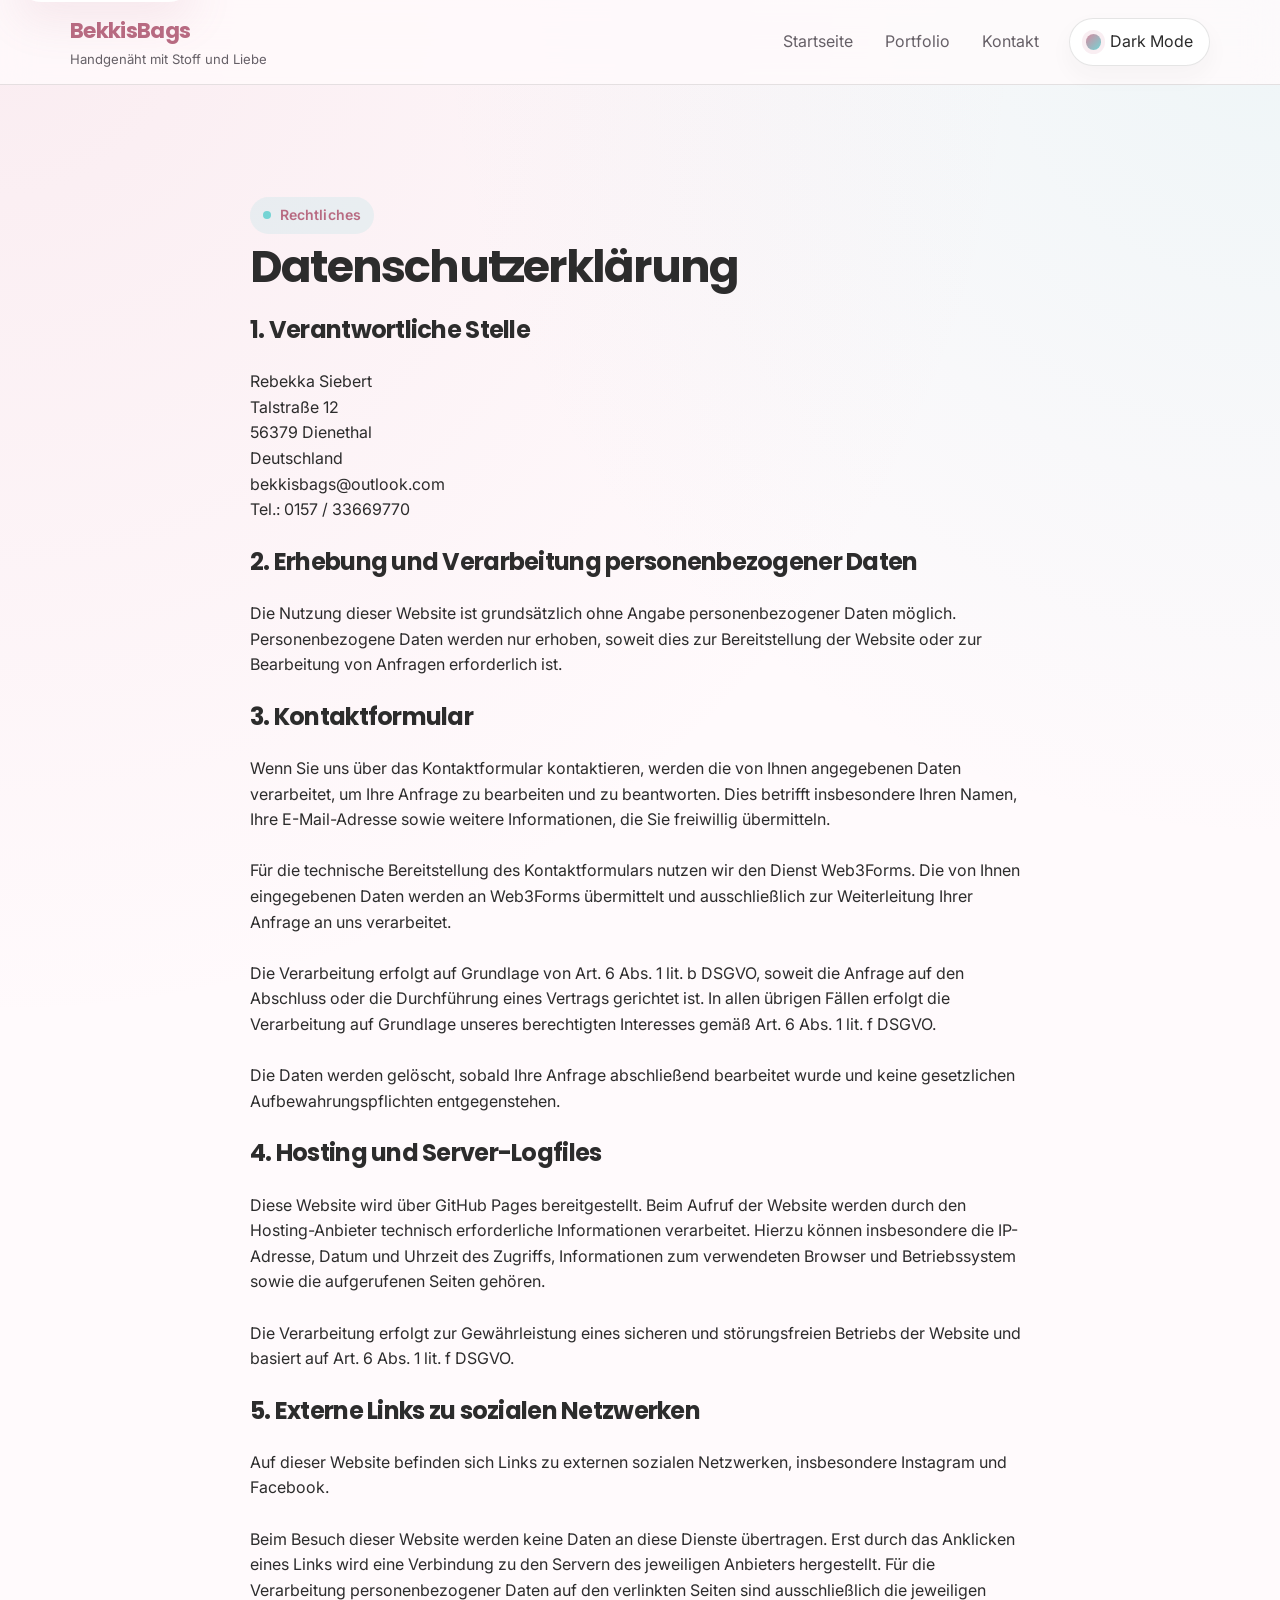
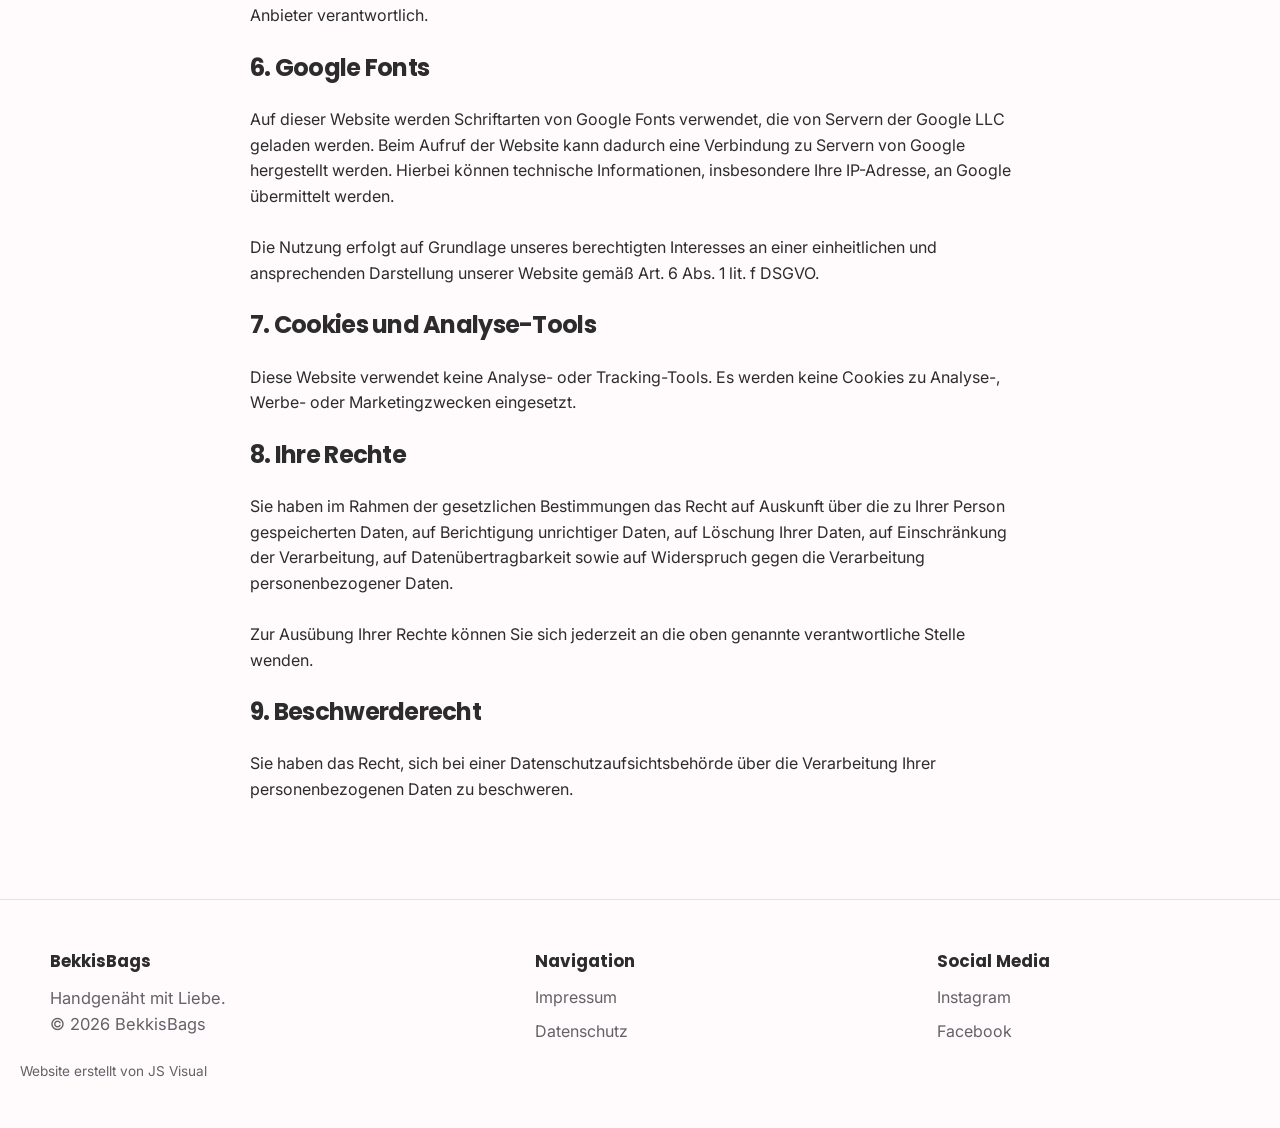
==== commit 0701f848: "Update datenschutz.html" ====
--- a/datenschutz.html
+++ b/datenschutz.html
@@ -152,9 +152,12 @@
         </ul>
       </div>
     </div>
-    <p class="footer-credit">
-  Design & Umsetzung: <a href="https://deine-webseite.de" target="_blank" rel="noopener">JS Visual</a>
-</p>
+      <p class="footer-credit">
+        Website erstellt von
+        <a href="https://js-visual.com" target="_blank" rel="noopener noreferrer">
+          JS Visual
+        </a>
+    </p>
   </footer>
 </body>
 </html>
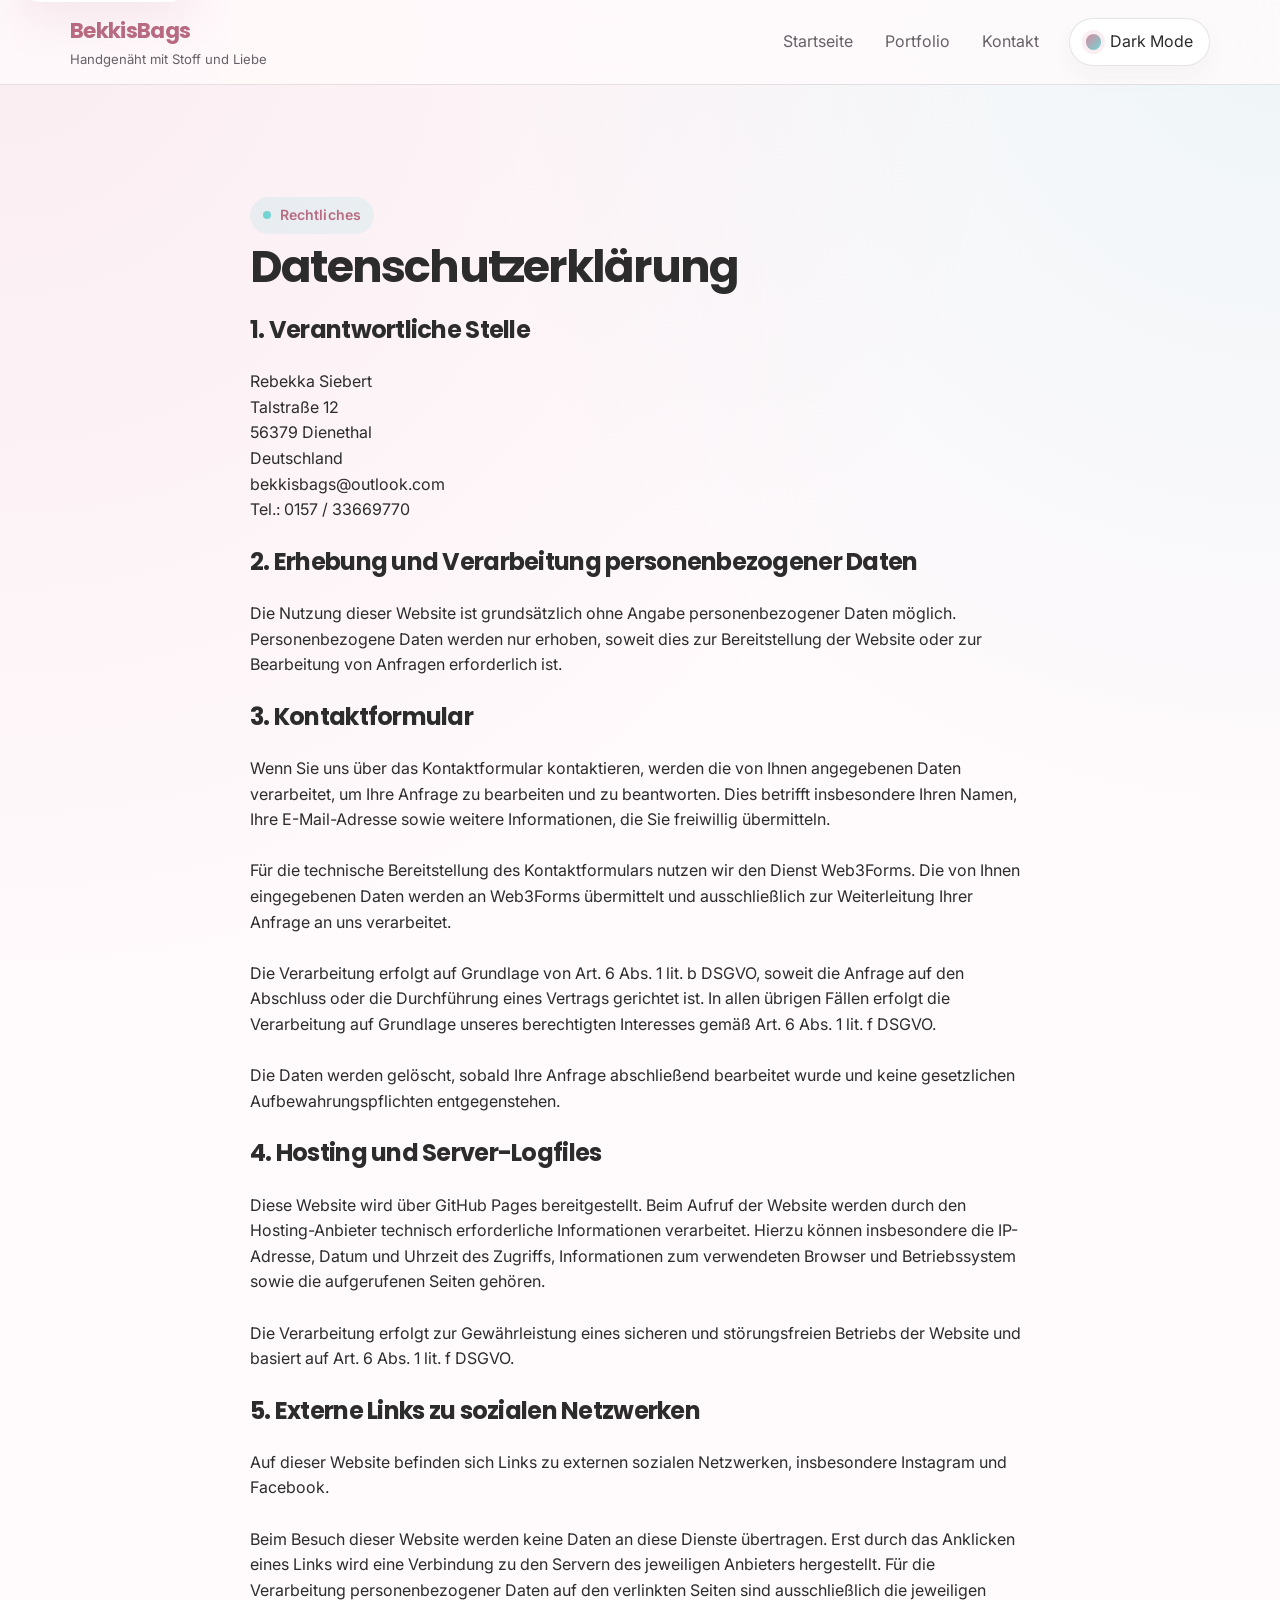
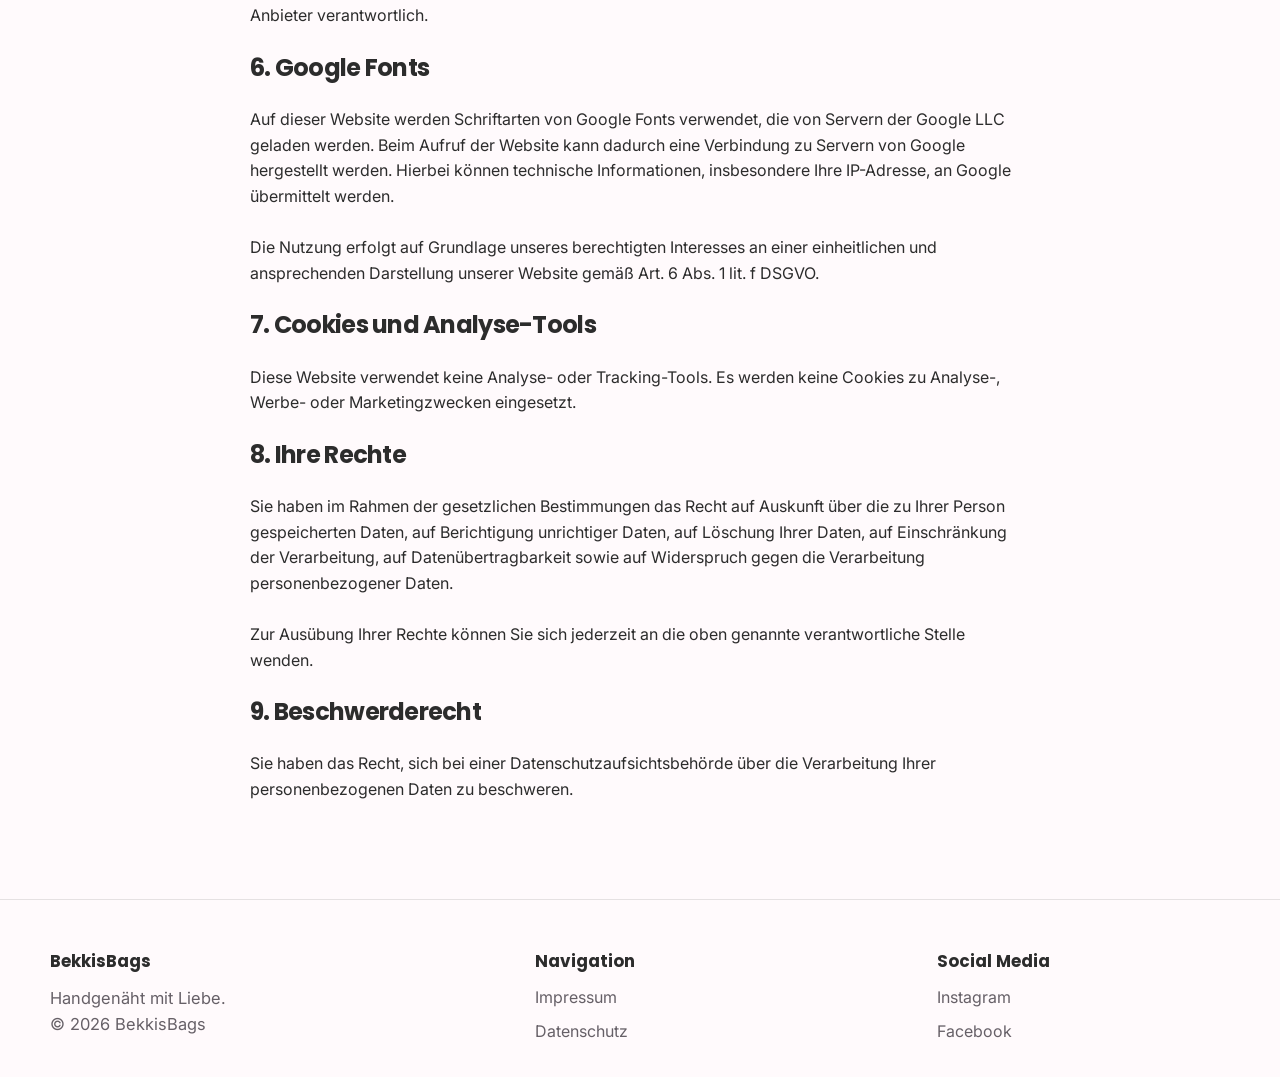
==== commit d5dc249d: "Update datenschutz.html" ====
--- a/datenschutz.html
+++ b/datenschutz.html
@@ -152,12 +152,6 @@
         </ul>
       </div>
     </div>
-      <p class="footer-credit">
-        Website erstellt von
-        <a href="https://js-visual.com" target="_blank" rel="noopener noreferrer">
-          JS Visual
-        </a>
-    </p>
   </footer>
 </body>
 </html>
--- a/css/style.css
+++ b/css/style.css
@@ -1,3 +1,13 @@
+/* ==========================================================================
+   BekkisBags - Grundlayout und Komponenten
+   --------------------------------------------------------------------------
+   Diese Datei enthält die komplette helle Basis der Website:
+   - Farben und Typografie
+   - Header, Navigation und Footer
+   - Hero, Karten, Formulare und Galerie
+   - Responsive Layout für Mobile, Tablet und Desktop
+   ========================================================================== */
+
 :root {
   --primary: #d68aa0;
   --primary-dark: #b86b82;
@@ -1076,18 +1086,3 @@
     display: none;
   }
 }
-
-.footer-credit {
-  margin-top: 1rem;
-  font-size: 0.85rem;
-  color: var(--muted);
-}
-
-.footer-credit a {
-  color: inherit;
-  text-decoration: none;
-}
-
-.footer-credit a:hover {
-  color: var(--primary);
-}
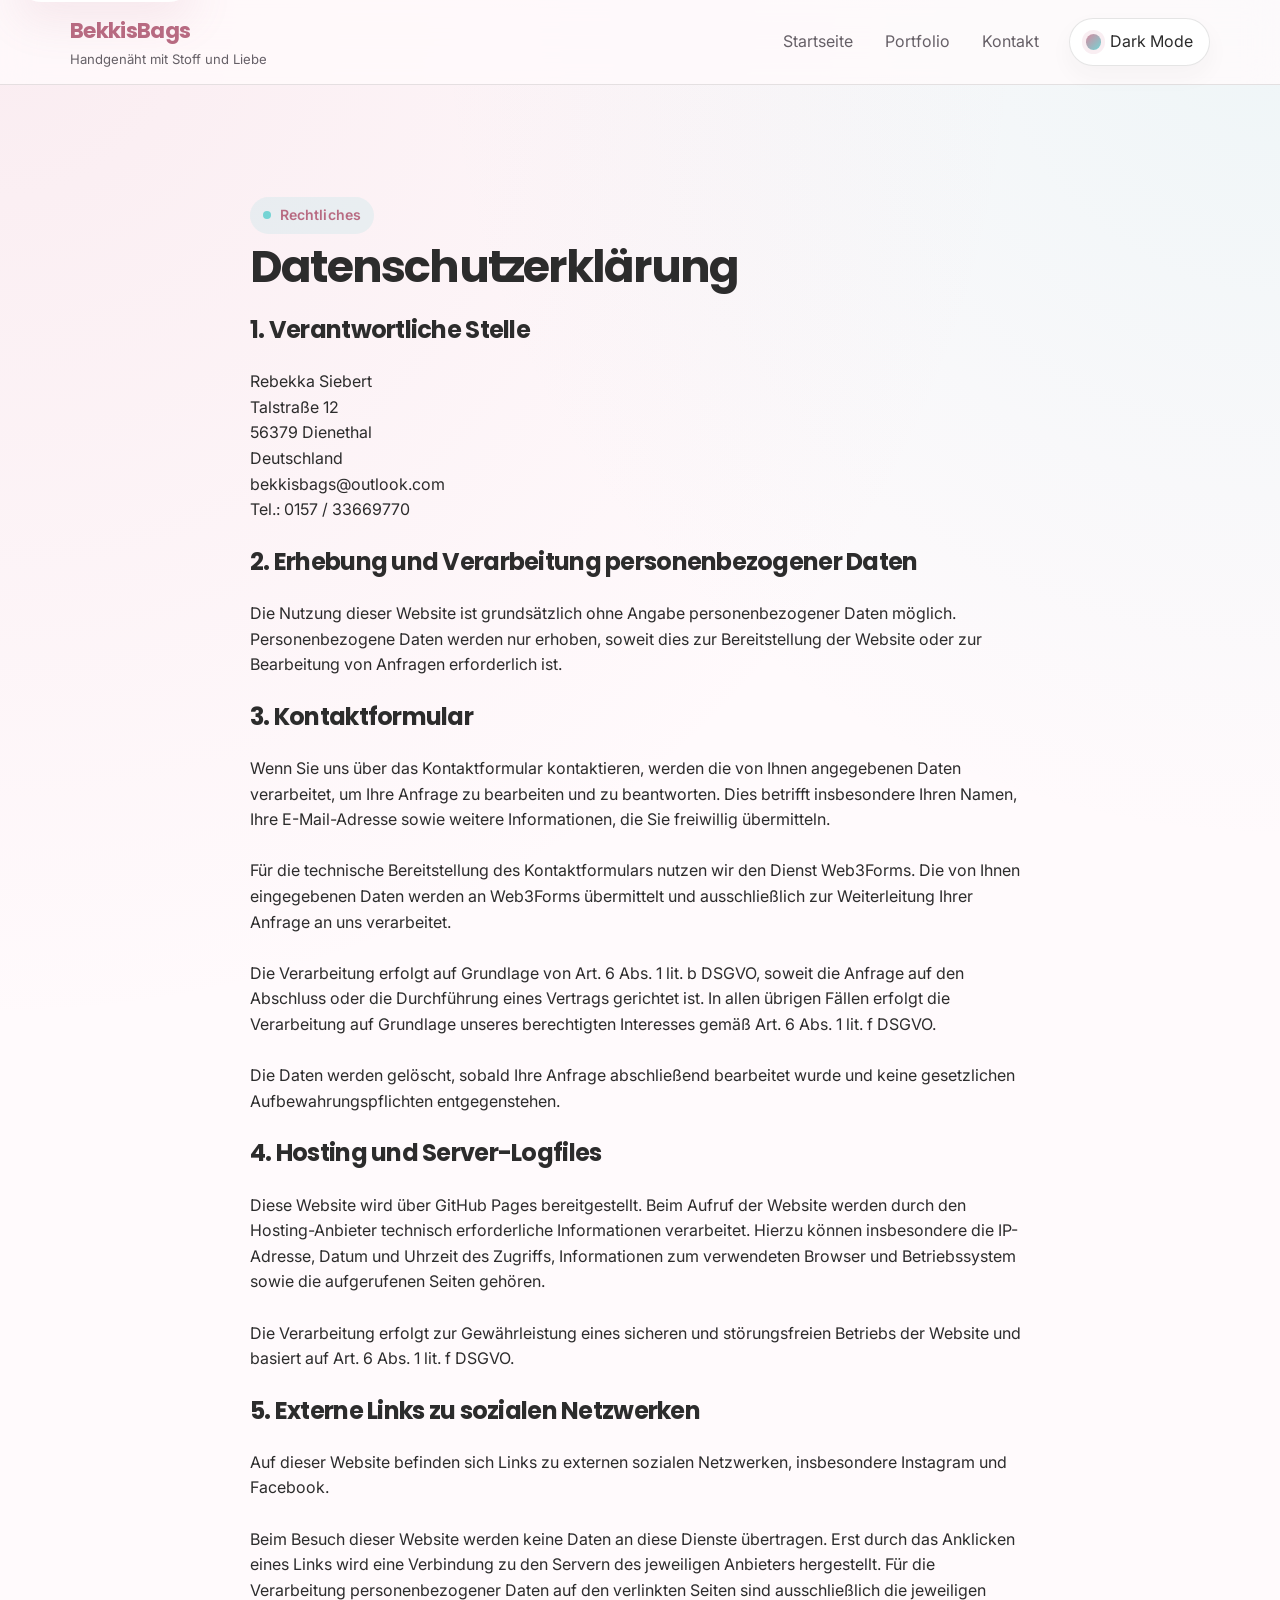
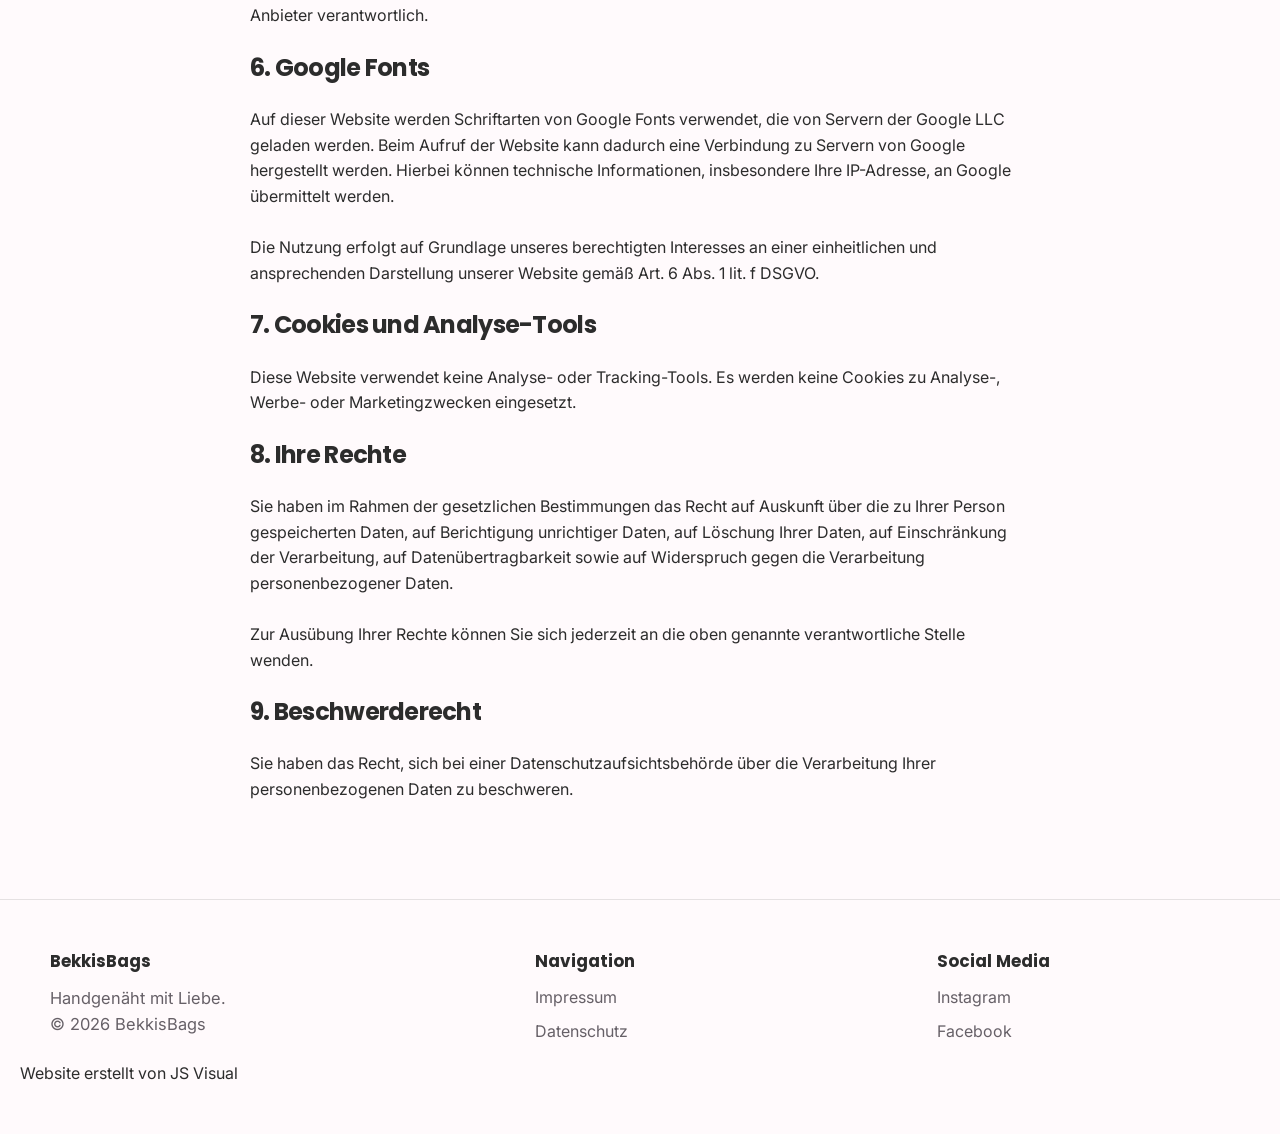
==== commit d6ec09c5: "Update datenschutz.html" ====
--- a/datenschutz.html
+++ b/datenschutz.html
@@ -152,6 +152,12 @@
         </ul>
       </div>
     </div>
+      <p class="footer-credit">
+        Website erstellt von
+          <a href="https://js-visual.com" target="_blank" rel="noopener noreferrer">
+            JS Visual
+          </a>
+      </p>
   </footer>
 </body>
 </html>
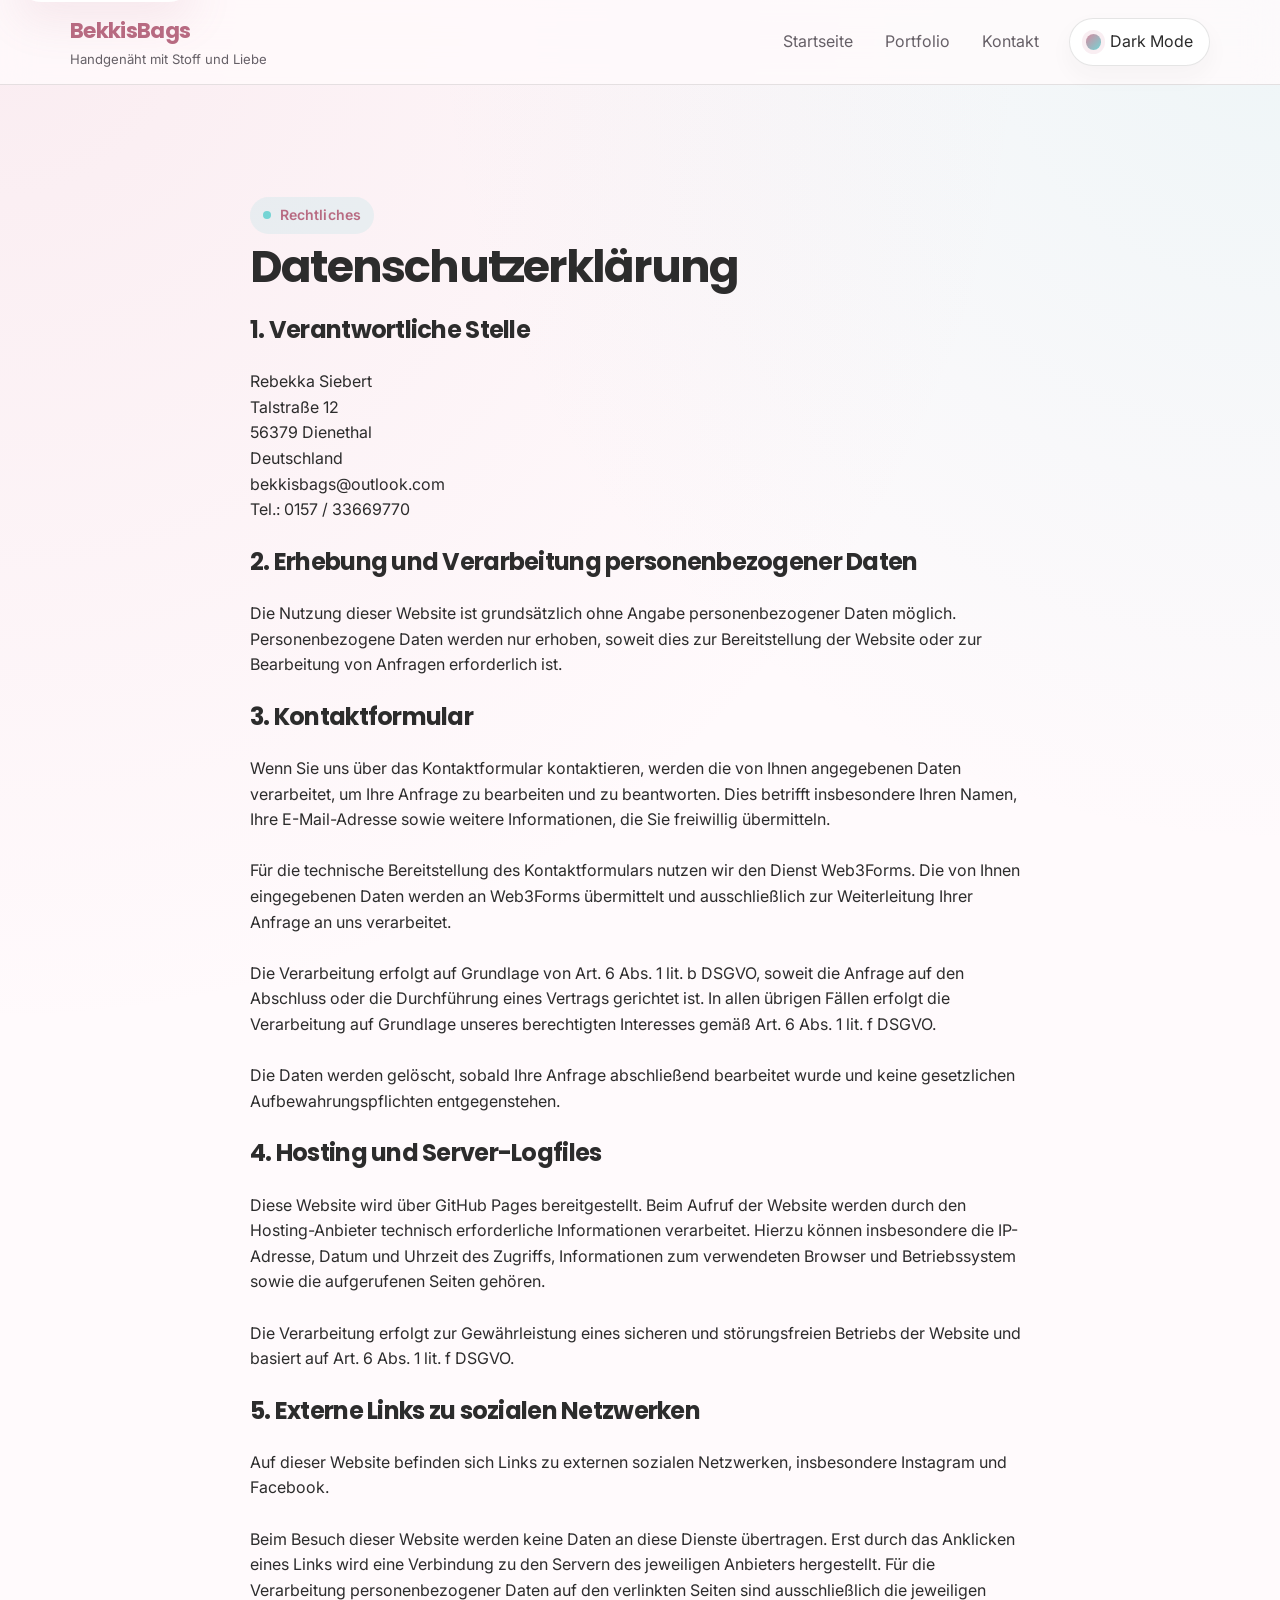
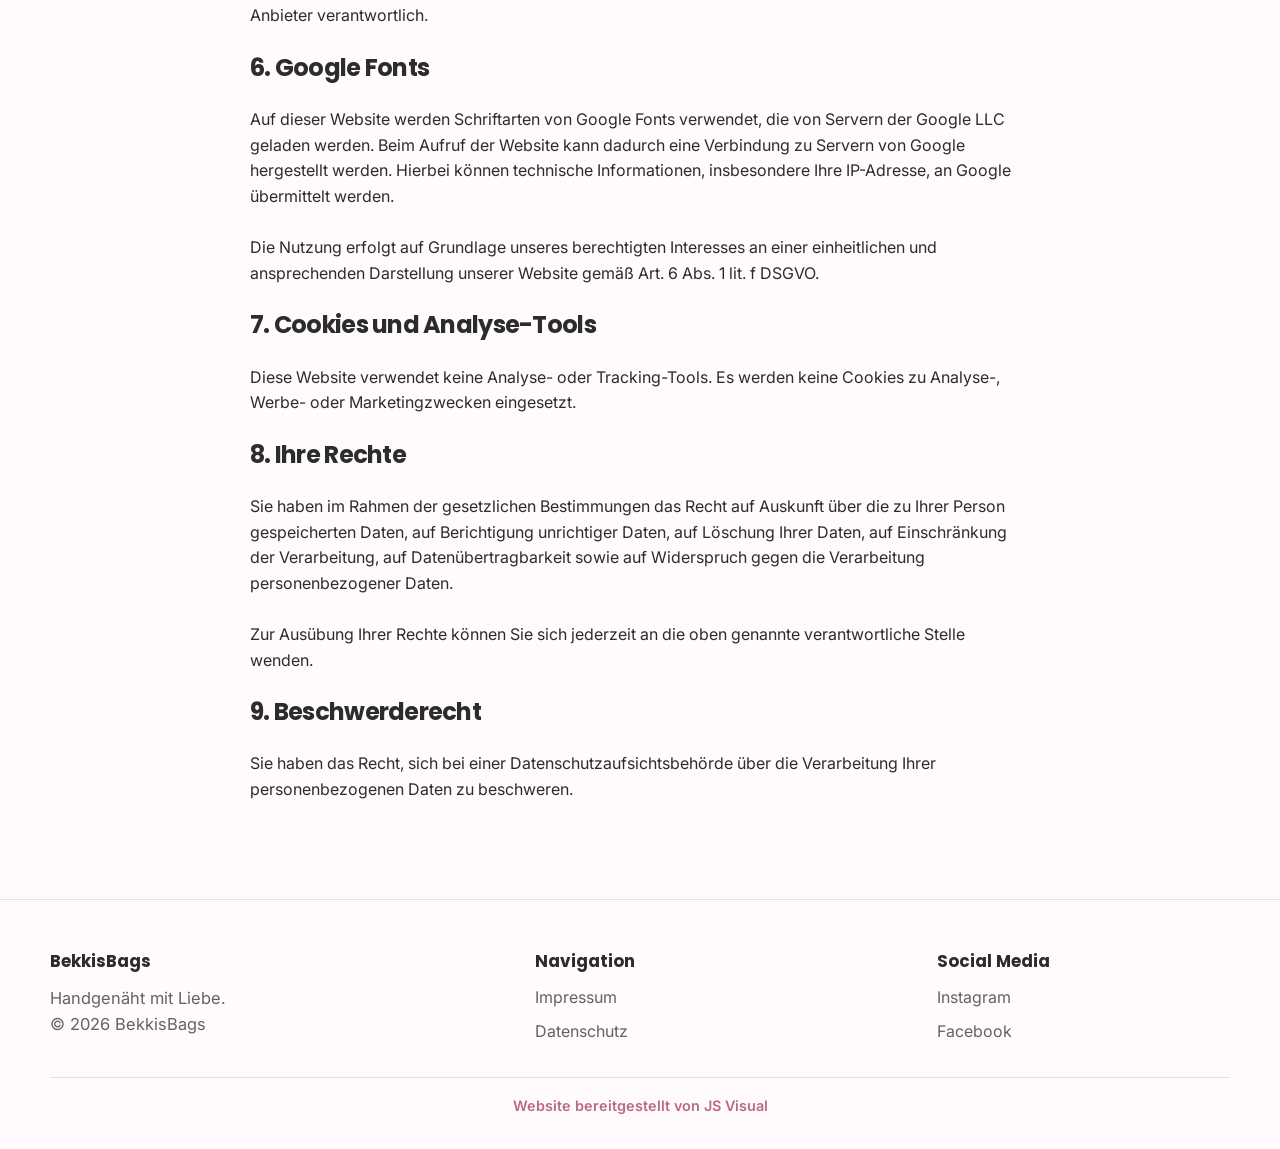
==== commit 95115605: "Update datenschutz.html" ====
--- a/datenschutz.html
+++ b/datenschutz.html
@@ -153,9 +153,8 @@
       </div>
     </div>
       <p class="footer-credit">
-        Website erstellt von
           <a href="https://js-visual.com" target="_blank" rel="noopener noreferrer">
-            JS Visual
+            Website bereitgestellt von JS Visual
           </a>
       </p>
   </footer>
--- a/css/style.css
+++ b/css/style.css
@@ -1,13 +1,3 @@
-/* ==========================================================================
-   BekkisBags - Grundlayout und Komponenten
-   --------------------------------------------------------------------------
-   Diese Datei enthält die komplette helle Basis der Website:
-   - Farben und Typografie
-   - Header, Navigation und Footer
-   - Hero, Karten, Formulare und Galerie
-   - Responsive Layout für Mobile, Tablet und Desktop
-   ========================================================================== */
-
 :root {
   --primary: #d68aa0;
   --primary-dark: #b86b82;
@@ -1086,3 +1076,23 @@
     display: none;
   }
 }
+
+.footer-credit {
+  max-width: var(--container);
+  margin: 2rem auto 0;
+  padding-top: 1rem;
+  border-top: 1px solid var(--border);
+  text-align: center;
+  font-size: 0.9rem;
+  color: var(--muted);
+}
+
+.footer-credit a {
+  color: var(--primary-dark);
+  font-weight: 600;
+  transition: color var(--transition);
+}
+
+.footer-credit a:hover {
+  color: var(--primary);
+}
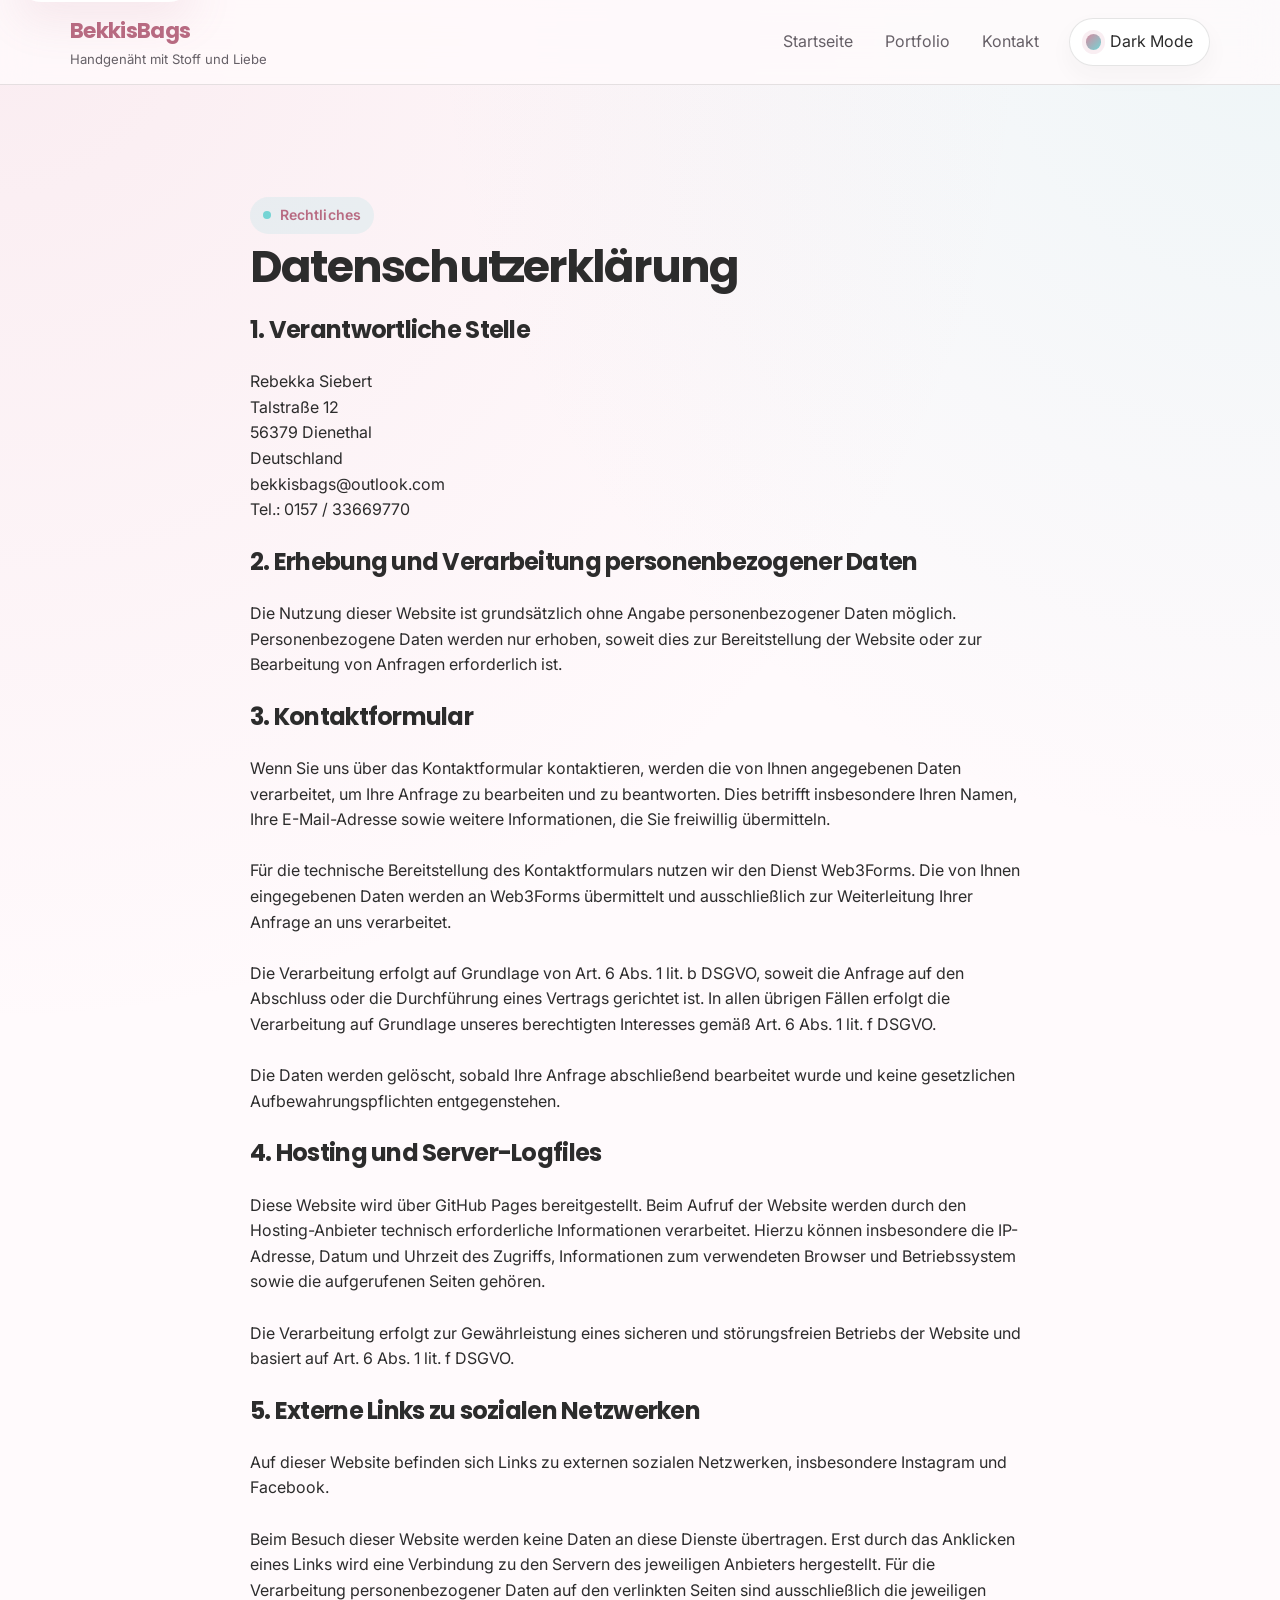
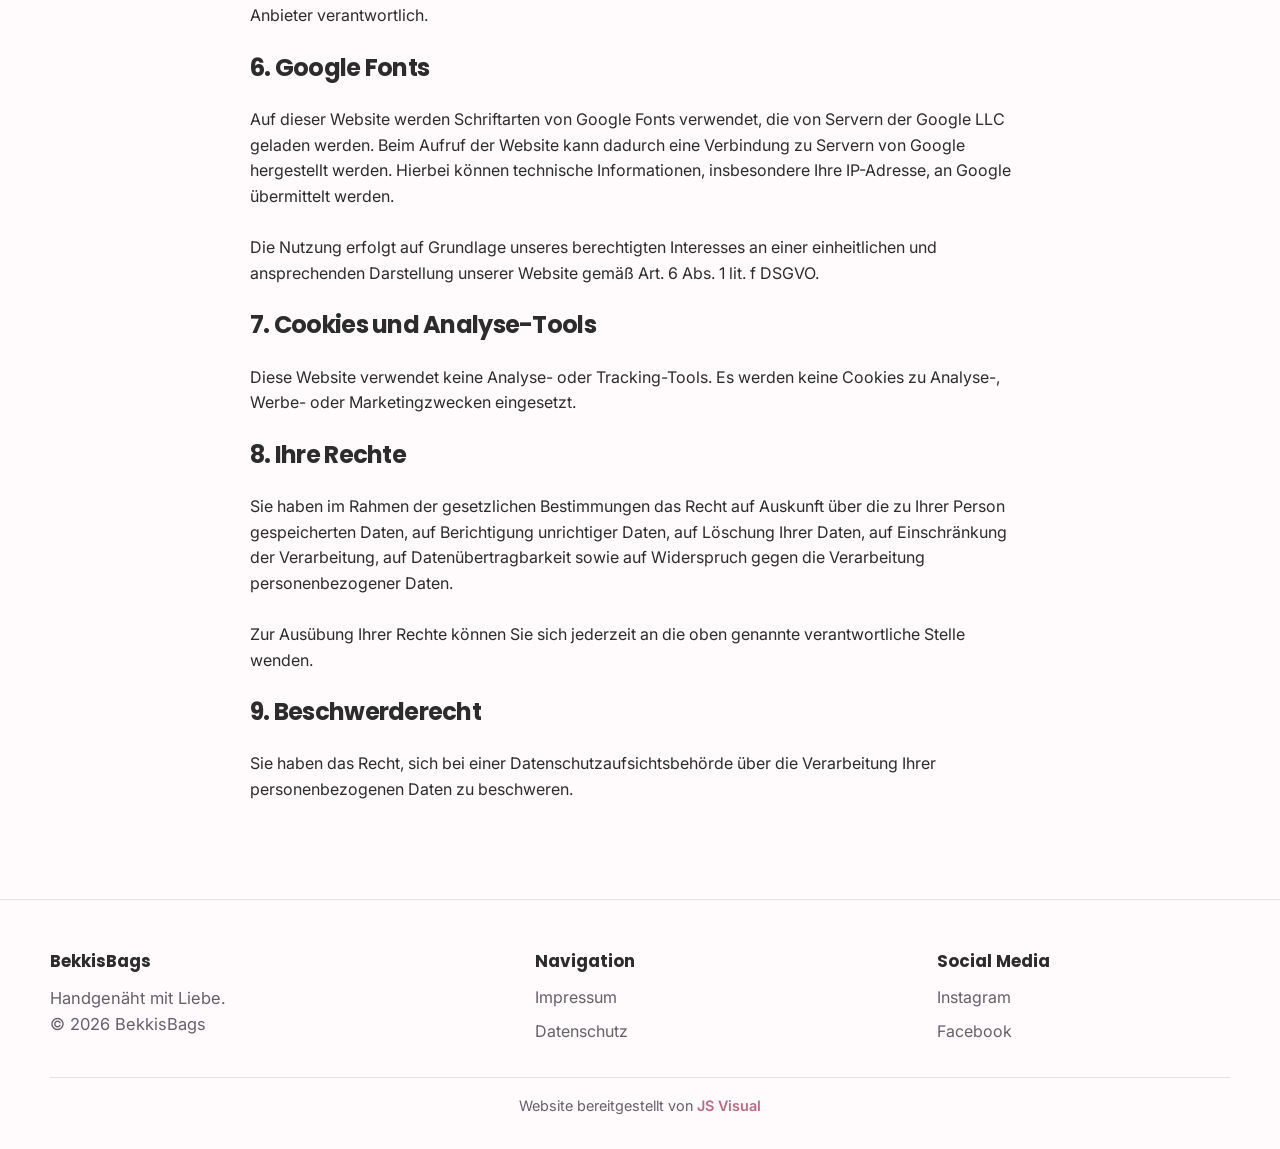
==== commit 1592bef1: "Update datenschutz.html" ====
--- a/datenschutz.html
+++ b/datenschutz.html
@@ -153,8 +153,9 @@
       </div>
     </div>
       <p class="footer-credit">
+        Website bereitgestellt von
           <a href="https://js-visual.com" target="_blank" rel="noopener noreferrer">
-            Website bereitgestellt von JS Visual
+            JS Visual
           </a>
       </p>
   </footer>
